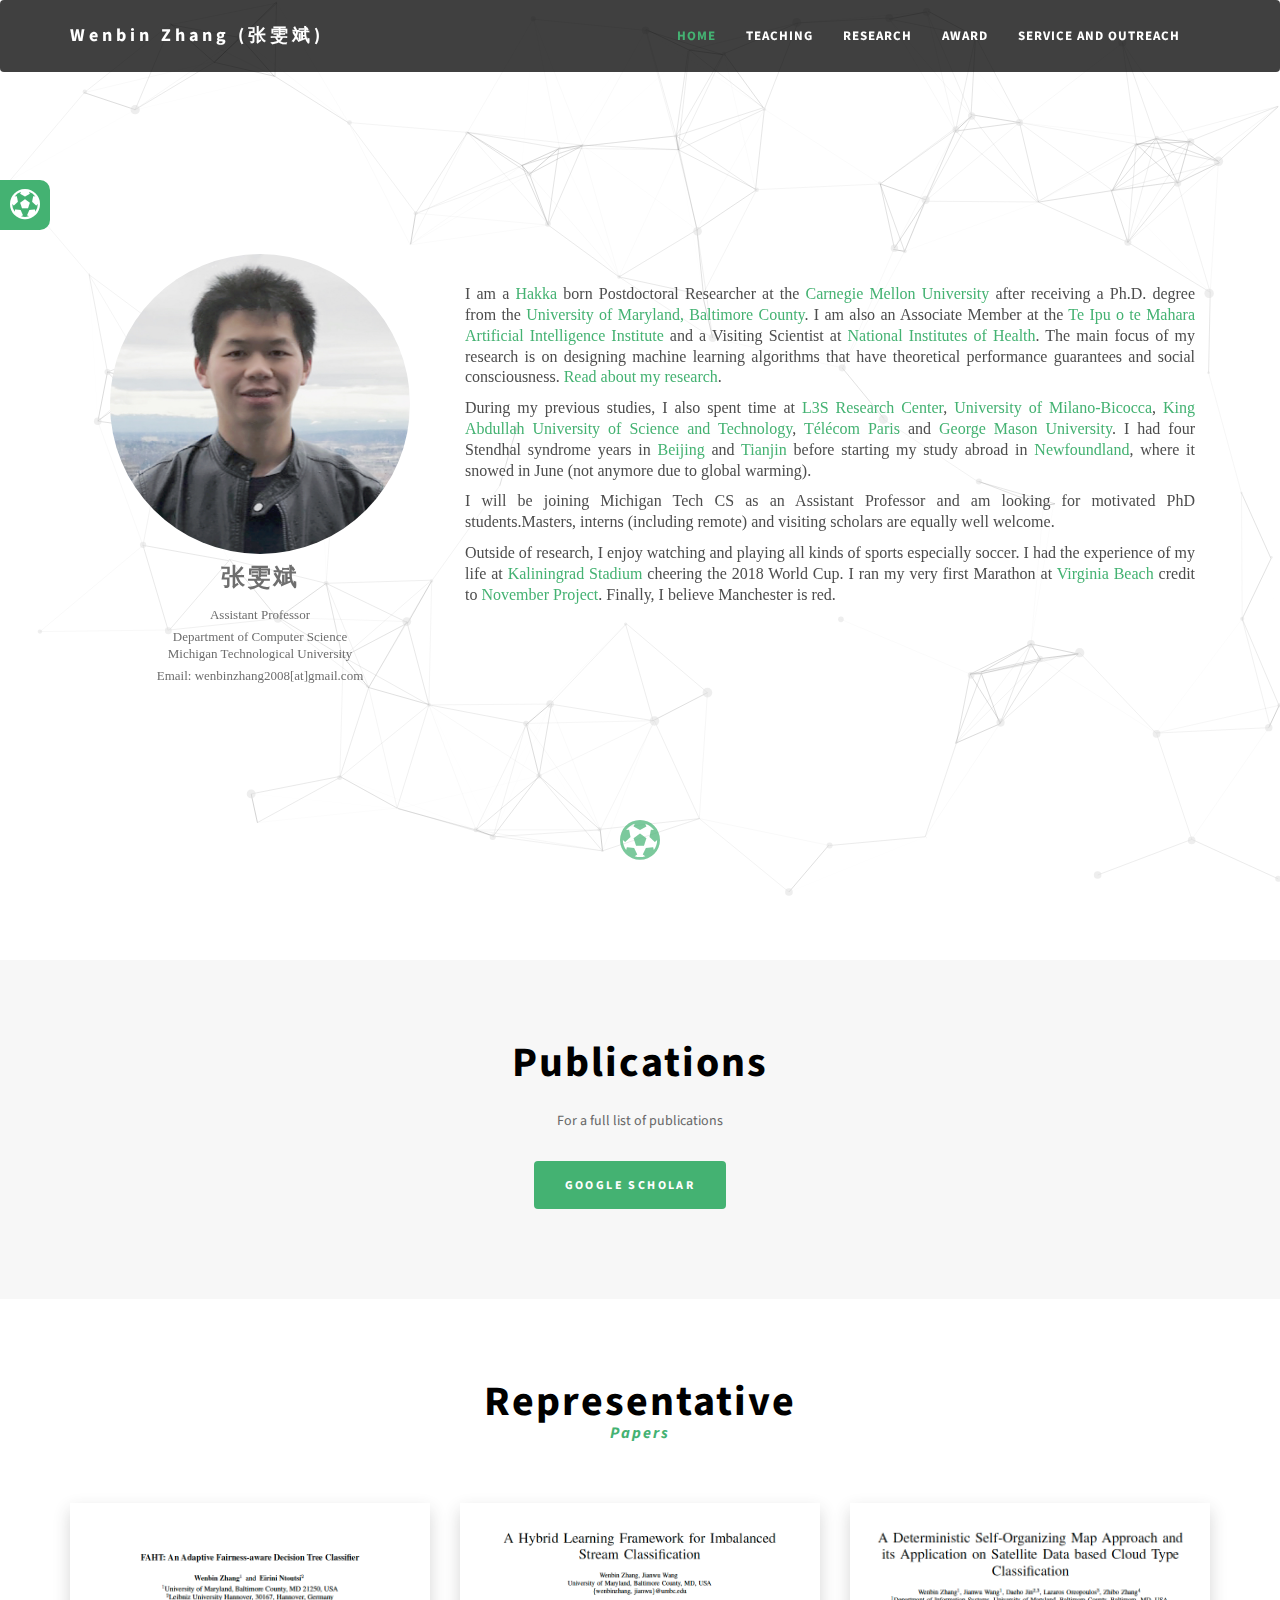
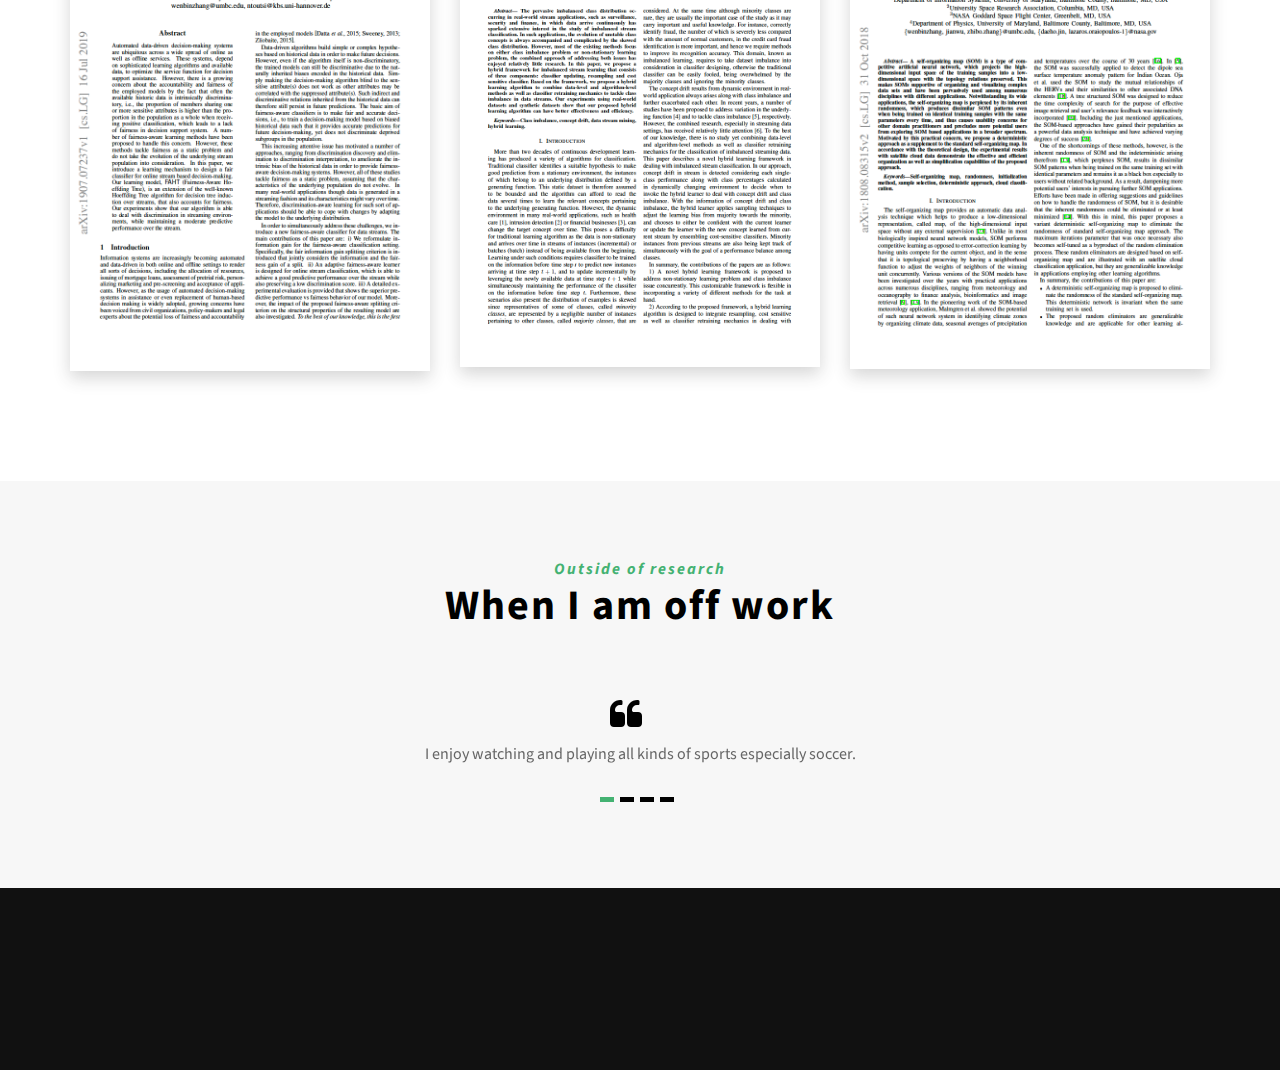
==== index.html @ 084bd08e "Add files via upload" ====
﻿<!DOCTYPE html>
<html lang="en">
<head>
<meta charset="utf-8">
<meta http-equiv="X-UA-Compatible" content="IE=edge">
<meta name="viewport" content="width=device-width, initial-scale=1">
<meta name="description" content="Wenbin Zhang Personal profile">
<meta name="keywords" content="Wenbin Zhang">
<meta name="author" content="Wenbin Zhang">
<meta name="description" content="Wenbin Zhang Personal Profile.">
<title>Home</title>
<link rel="shortcut icon" href="images/WZ.png" />
<!--==== bootstrap ====-->
<link href="css/bootstrap.min.css" rel="stylesheet">
<!--==== font-awesome ====-->
<link href="css/font-awesome.min.css" rel="stylesheet">
<!--==== owl-carousel ====-->
<link href="css/owl.carousel.css" rel="stylesheet">
<!--==== magnific-popup ====-->
<link href="css/magnific-popup.css" rel="stylesheet">
<!--==== animate css ====-->
<link href="css/animate.min.css" rel="stylesheet">

<!--==== style css ====-->
<link href="css/style.css" rel="stylesheet">
<!--==== responsive css ====-->
<link href="css/responsive.css" rel="stylesheet">

<!--==== jquery ====-->
<script src="js/jquery-2.1.4.min.js"></script>

<!--[if lt IE 9]>
<script src="js/html5shiv/3.7.2/html5shiv.min.js"></script>
<script src="js/respond/1.4.2/respond.min.js"></script>
<![endif]-->
</head>
<body>

<!--==== DEMO COLOR PANEL =====-->
<div class="demo_panel_box">
  <div class="color_panel_box">
	 <div class="spiner_button slide_in_out"><i class="fa fa-futbol-o fa-spin"></i></div>
	  <span class="red_color"></span>
	  <span class="blue_color"></span>
	  <span class="yellow_color"></span>
	  <span class="purple_color"></span>
	  <span class="pink_color"></span>
	  <span class="green_color"></span>
  </div>
</div>
<!--==== DEMO COLOR PANEL ===-->


<!--===== Preloader ====-->
<div class="preloader">
	<div class="spinner">
	  <div class="double-bounce1"></div>
	  <div class="double-bounce2"></div>
	</div>
</div>


 <!--=====****************** INTRO SECTION ****************************=====-->
<div id="home" class="intro-section">

 <!--===== HEADER AREA =====-->
	<header class="navbar custom-navbar">
		<div class="container">
			<div class="row">
				<div class="col-md-3 col-sm-3 col-xs-12">
					<div class="logo">
					   <div class="navbar-header">
							<button type="button" class="navbar-toggle" data-toggle="collapse" data-target=".navbar-collapse">
								<span class="sr-only">Toggle navigation</span>
								<span class="icon-bar"></span>
								<span class="icon-bar"></span>
								<span class="icon-bar"></span>
							</button>
						</div>
						<a href="#home">Wenbin Zhang (张雯斌)</a> <!--== logo ==-->
					</div>
				</div>
				
				<div class="col-md-9 col-sm-9 col-xs-12">
				   <nav class="main-menu">
					<div class="navbar-collapse collapse">
						<ul class="nav navbar-nav"> <!--== manin menu ==-->
							<li class="active smooth-scroll"><a class="theme-color" href="#home">Home</a></li>
<!--							<li class="smooth-scroll"><a class="theme-color" href="#about">About</a></li>-->
							<li class="smooth-scroll"><a class="theme-color" href="#services">Teaching</a></li>
							<li class="smooth-scroll"><a class="theme-color" href="/Users/zichongwang/Desktop/Wembin_website/Publication.html">Research</a></li>
							<li class="smooth-scroll"><a class="theme-color" href="/Users/zichongwang/Desktop/Wembin_website/Aw.html">Award</a></li>
							<li class="smooth-scroll"><a class="theme-color" href="/Users/zichongwang/Desktop/Wembin_website/ Service_and_Outreach.html">Service and Outreach</a></li>
						</ul>
					</div>
					</nav>
				</div>
				
			</div>
		   
		</div>
	</header>
<!--===== END HEADER AREA ======-->
	 
<!--======= WELCOME AREA =======-->
	<section id="Home" class="welcome-table">
<!--	<div class="welcome-area">-->
	<div id="particles-js"></div>
		<div class="welcome-table">
		   <div class="welcome-cell">
				<div class="container">
					<div class="col-md-4">
			   			<div class="author-image wow fadeInLeft" data-wow-delay="0.4s">
							<img src="images/author.jpg" alt="Author Image" style="width:300px; height:300px; border-radius:50%; overflow:hidden;">

<!--							<img src="images/author.jpg" alt="Author Image" height="500" width="500" border-radius="100%" overflow="hidden"> &lt;!&ndash;=== author image ===&ndash;&gt;-->
							<p> </p>
							<h3 style="font-family:Verdana; color:#6E6E6E">张雯斌</h3>
							<p align='center' style="font-size:13px; font-family:Verdana; color:#6E6E6E" >Assistant Professor</p>
							<p align='center' style="font-size:13px; font-family:Verdana; color:#6E6E6E; line-height:50%">Department of Computer Science</p>
							<p align='center' style="font-size:13px; font-family:Verdana; color:#6E6E6E; line-height:50%">Michigan Technological University</p>
							<p align='center' style="font-size:13px; font-family:Verdana; color:#6E6E6E">Email: wenbinzhang2008[at]gmail.com</p>

<!--							<p align='center' style="font-size:15px; font-family:Helvetica; color:#090909">Office: </p>-->
							<div class="social-icon theme-color"> <!--=== author social icons ===-->
<!--							<a href="#" target="_blank"><i class="fa fa-facebook"></i></a>-->
<!--							<a href="#" target="_blank"><i class="fa fa-twitter"></i></a>-->
<!--							<a href="#" target="_blank"><i class="fa fa-google-plus"></i></a>-->
<!--							<a href="#" target="_blank"><i class="fa fa-linkedin"></i></a>-->
<!--							<a href="#" target="_blank"><i class="fa fa-pinterest"></i></a>-->
<!--							<a href="#" target="_blank"><i class="fa fa-youtube-play"></i></a>-->
							</div>
						</div>
					</div>

					<div class="col-md-8">
			   		<div class="about-text wow fadeInRight" data-wow-delay="0.4s">

						<p align='justify' style= "font-family:Verdana; color:#4D4D4D; line-height:130%">I am a <a class="theme-color" href="https://en.wikipedia.org/wiki/Hakka_people" >Hakka</a> born Postdoctoral Researcher at the <a href="https://www.cmu.edu/" class="theme-color">Carnegie Mellon University</a> after receiving a Ph.D. degree from the <a href="https://www.umbc.edu/" class="theme-color">University of Maryland, Baltimore County</a>. I am also an Associate Member at the <a href="https://ai.waikato.ac.nz/" class="theme-color">Te Ipu o te Mahara Artificial Intelligence Institute</a> and a Visiting Scientist at <a href="https://www.nlm.nih.gov/" class="theme-color">National Institutes of Health</a>. The main focus of my research is on designing machine learning algorithms that have theoretical performance guarantees and social consciousness. <a href="/Users/zichongwang/Desktop/Wembin_website/Publication.html" class="theme-color">Read about my research</a>.</p>
				   		<p align='justify' style= "font-family:Verdana; color:#4D4D4D; line-height:130%">During my previous studies, I also spent time at <a href="https://www.l3s.de/de" class="theme-color">L3S Research Center</a>, <a href="https://www.unimib.it/" class="theme-color">University of Milano-Bicocca</a>, <a href="https://www.kaust.edu.sa/en" class="theme-color">King Abdullah University of Science and Technology</a>, <a href="https://dig.telecom-paristech.fr/blog/" class="theme-color">Télécom Paris</a> and <a href="https://www2.gmu.edu/" class="theme-color">George Mason University</a>. I had four Stendhal syndrome years in <a href="https://www.google.com/maps/@39.9553424,116.3162938,17z?hl=en&amp;authuser=0" class="theme-color">Beijing</a> and <a href="https://www.google.com/maps/@39.1099492,117.2091143,18z?hl=en&amp;authuser=0" class="theme-color">Tianjin</a> before starting my study abroad in <a href="https://www.google.com/maps/@47.5730776,-52.7360975,16z?hl=en&amp;authuser=0" class="theme-color">Newfoundland</a>, where it snowed in June (not anymore due to global warming).</p>
				    	<p align='justify' style= "font-family:Verdana; color:#4D4D4D; line-height:130%">I will be joining Michigan Tech CS as an Assistant Professor and am looking for motivated PhD students.Masters, interns (including remote) and visiting scholars are equally well welcome.<br /></p>
                        <p align='justify' style= "font-family:Verdana; color:#4D4D4D; line-height:130%">Outside of research, I enjoy watching and playing all kinds of sports especially soccer. I had the experience of my life at <a href="https://en.wikipedia.org/wiki/Kaliningrad_Stadium" class="theme-color">Kaliningrad Stadium</a> cheering the 2018 World Cup. I ran my very first Marathon at <a href="https://www.shamrockmarathon.com/" class="theme-color">Virginia Beach</a> credit to <a href="https://november-project.com/baltimore-md/" class="theme-color">November Project</a>. Finally, I believe Manchester is red.</p>
<!--				    	<a class="btn theme-color" href="#"><i class="fa fa-download"></i> download my CV</a> <a class="scroll-btn btn extra" href="#portfolio">Recent work</a>-->
					</div>
				</div>
			</div>
		</div>
		</div>
		<a href="#Research" class="scroll-btn banner-icon theme-color"><i class="fa fa-futbol-o"></i></a>
	</div>
	<!--===== END WELCOME AREA =====-->
	
</div>
<!--=====***************** END INTRO SECTION ***********************=====-->


<!--=====************** ABOUT SECTION ***************=====-->
<!--<section id="about" class="about-section section-padding">-->
<!--	<div class="container">-->
<!--		<div class="row">-->
<!--		   -->
<!--			<div class="col-md-4">-->
<!--			   <div class="author-image wow fadeInLeft" data-wow-delay="0.4s">-->
<!--					<img src="images/author.jpg" alt="Author Image"> &lt;!&ndash;=== author image ===&ndash;&gt;-->
<!--				-->
<!--				<div class="social-icon theme-color"> &lt;!&ndash;=== author social icons ===&ndash;&gt;-->
<!--						<a href="#" target="_blank"><i class="fa fa-facebook"></i></a>-->
<!--						<a href="#" target="_blank"><i class="fa fa-twitter"></i></a>-->
<!--						<a href="#" target="_blank"><i class="fa fa-google-plus"></i></a>-->
<!--						<a href="#" target="_blank"><i class="fa fa-linkedin"></i></a>-->
<!--						<a href="#" target="_blank"><i class="fa fa-pinterest"></i></a>-->
<!--						<a href="#" target="_blank"><i class="fa fa-youtube-play"></i></a>-->
<!--					</div>-->
<!--				</div>-->
<!--			</div>-->
<!--			-->
<!--			<div class="col-md-8">-->
<!--			   <div class="about-text wow fadeInRight" data-wow-delay="0.4s">-->
<!--					<h3>Welcome to my page!</h3>-->
<!--					<p>I am a Hakka born Postdoctoral Researcher at the Carnegie Mellon University after receiving a Ph.D. degree from the University of Maryland, Baltimore County. I am also an Associate Member at the Te Ipu o te Mahara Artificial Intelligence Institute and a Visiting Scientist at National Institutes of Health. The main focus of my research is on designing machine learning algorithms that have theoretical performance guarantees and social consciousness. Read about my research.</p>-->
<!--				   	<p>During my previous studies, I also spent time at L3S Research Center, University of Milano-Bicocca, King Abdullah University of Science and Technology, Télécom Paris and George Mason University. I had four Stendhal syndrome years in Beijing and Tianjin before starting my study abroad in Newfoundland, where it snowed in June (not anymore due to global warming).</p>-->
<!--				    <p>I will be joining Michigan Tech CS as an Assistant Professor and am looking for motivated PhD students. Masters, interns (including remote) and visiting scholars are equally well welcome.</p>-->
<!--				    <p>Email: wenbinzhang2008[at]gmail.com</p>-->
<!--				    <a class="btn theme-color" href="#"><i class="fa fa-download"></i> download my CV</a> <a class="scroll-btn btn extra" href="#portfolio">Recent work</a>-->
<!--				</div>-->
<!--			</div>-->
<!--		</div>-->
<!--		-->
<!--	</div>-->
<!--</section>-->
<!--=====*********** END ABOUT SECTION **************=====-->


<!--======**************** SERVICES SECTION ******************=======-->
<!--<section id="Education" class="services-section section-padding">-->
<!--	<div class="container">-->
<!--	   <div class="row">-->
<!--		<div class="col-md-12">-->
<!--			<div class="section-title">-->
<!--				<h2>Education<span class="theme-color">History</span></h2>-->
<!--			</div>-->
<!--		</div>-->
<!--	</div>-->
<!--		<div class="row">-->
<!--			-->
<!--			-->
<!--			<div class="col-md-4 col-sm-4 col-xs-12">-->
<!--				<div class="single-services text-center wow fadeInUp" data-wow-delay="0.2s">-->
<!--					<div class="servise-icon">-->
<!--						<i class="fa fa-book"></i>-->
<!--					</div>-->
<!--					<h4>University</h4>-->
<!--					<p>Bachelor of Science</p>-->
<!--				</div>-->
<!--			</div>-->
<!--			-->
<!--			<div class="col-md-4 col-sm-4 col-xs-12">-->
<!--				<div class="single-services text-center wow fadeInUp" data-wow-delay="0.4s">-->
<!--					<div class="servise-icon">-->
<!--						<i class="fa fa-search-plus"></i>-->
<!--					</div>-->
<!--					<h4>University</h4>-->
<!--					<p>Master of Science</p>-->
<!--				</div>-->
<!--			</div>-->
<!--			-->
<!--			<div class="col-md-4 col-sm-4 col-xs-12">-->
<!--				<div class="single-services last-service text-center wow fadeInUp" data-wow-delay="0.6s">-->
<!--					<div class="servise-icon">-->
<!--						<i class="fa fa-graduation-cap" aria-hidden="true"></i>-->
<!--					</div>-->
<!--					<h4>University of Maryland, Baltimore County</h4>-->
<!--					<p>Doctor of Philosophy</p>-->
<!--				</div>-->
<!--			</div>-->
<!--			-->
<!--		</div>-->
<!--	</div>-->
<!--</section>-->
<!--======*************** END SERVICES SECTION ****************=======-->


<!--QUOTES AREA-->
<section id="Research">
<div id="quotes" class="quotes-area section-padding">
	<div class="container">
		<div class="row">
			<div class="col-md-12">
				<div class="quotes-content text-center">
				   <h3>Publications</h3>
					<p>For a full list of publications</p>
					<a class="scroll-btn btn theme-color" href="https://scholar.google.com/citations?hl=en&user=M802p54AAAAJ">Google Scholar</a>
				</div>
			</div>
		</div>
	</div>
</div>
</section>
<!--END QUOTES AREA-->


<!--======********** PORTFOLIO SECTION *********======-->
<section id="Research" class="section-padding">
<div class="container">
	<div class="row">
			<div class="col-md-12">
				<div class="section-title">
					<h2>Representative<span class="theme-color">Papers</span></h2>
				</div>
			</div>
		</div>

	<div class="row">
		<div class="col-md-4 col-sm-6 single-work">
			<a href="images/portfolio/item1.jpg" class="image-popup">
			<img src="images/portfolio/item1.jpg" alt="">
			<div class="itemHover">
				<div class="work-table">
					<div class="table-cell">
						<div class="hover-content">
							<i class="fa fa-file-text"></i>
							<h6>FAHT: An Adaptive Fairness-aware Decision Tree Classifier</h6>
						</div>
					</div>
				</div>
			  </div>
			</a>
		</div>   

		<div class="col-md-4 col-sm-6 single-work">
			<a href="images/portfolio/item2.jpg" class="image-popup">
				<img src="images/portfolio/item2.jpg" alt="">
					<div class="itemHover">
					<div class="work-table">
						<div class="table-cell">
							<div class="hover-content">
								<i class="fa fa-file-text"></i>
								<h6>A Hybrid Learning Framework for Imbalanced Stream Classification</h6>
							</div>
						</div>
					</div>
				  </div>
			</a>
		</div>  

		<div class="col-md-4 col-sm-6 single-work">
			<a href="images/portfolio/item3.jpg" class="image-popup">
				<img src="images/portfolio/item3.jpg" alt="">
			   <div class="itemHover">
					<div class="work-table">
						<div class="table-cell">
							<div class="hover-content">
								<i class="fa fa-file-text"></i>
								<h6>A Deterministic Self-organizing Map Approach and its Application on Satellite Data based Cloud Type Classification</h6>
							</div>
						</div>
					</div>
				  </div>
			</a>
		</div>  


	</div><!--/.row-->
</div><!--/.container-->
</section>
<!--======************ END PORTFOLIO SECTION **************======-->


<!--======**************** REVIEW SECTION *****************========-->
<div id="review" class="review-section section-padding">
	<div class="container">
	   <div class="row">
			<div class="col-md-12">
				<div class="section-title">
					<h2><span class="theme-color">Outside of research</span>When I am off work</h2>
				</div>
			</div>
		</div>
		<div class="row">
				<div class="col-lg-12 col-md-12 col-sm-12 col-xs-12">
				 <div class="review-full-area">
				   <div class="review-list">
					<div class="single-review"> <!-- start single carousel item -->
						<div class="review-content">
							<p>I enjoy watching and playing all kinds of sports especially soccer.</p>
						</div>
<!--						<h5 class="author"> Paul Flavius. <span>CEO Devsoft Inc</span></h5>-->
					</div> <!-- end single carousel item -->
					<div class="single-review"> <!-- start single carousel item -->
						<div class="review-content">
							<p>I had the experience of my life at Kaliningrad Stadium cheering the 2018 World Cup.</p>
						</div>
<!--						<h5 class="author"> Paul Flavius,<span>CEO Devsoft Inc</span></h5>-->
					</div> <!-- end single carousel item -->
					<div class="single-review"> <!-- start single carousel item -->
						<div class="review-content">
							<p>I ran my very first Marathon at Virginia Beach credit to November Project.</p>
						</div>
<!--						<h5 class="author"> Paul Flavius,<span>CEO Devsoft Inc</span></h5>-->
					</div> <!-- end start single carousel item -->
					<div class="single-review"> <!-- start single carousel item -->
						<div class="review-content">
							<p>I believe Manchester is red.</p>
						</div>
<!--						<h5 class="author"> Paul Flavius,<span>CEO Devsoft Inc</span></h5>-->
					</div> <!-- end start single carousel item -->
				</div>
					</div>
			</div>
			
		</div>
	</div>
</div>
<!--======************* END REVIEW SECTION ***************========-->


<!--&lt;!&ndash;======******************** CONTACT INFO SECTION **********************======&ndash;&gt;-->
<!--  <section id="contact" class="contact-area section-padding">-->
<!--<div class="container">-->
<!--   <div class="row">-->
<!--			<div class="col-md-12">-->
<!--				<div class="section-title">-->
<!--					<h2><span class="theme-color">Get in tuch with me</span> Contact</h2>-->
<!--				</div>-->
<!--			</div>-->
<!--		</div>-->
<!--	<div class="row">-->
<!--		<div class="col-md-12 wow fadeInUp" data-wow-delay="0.4s">-->
<!--		  &lt;!&ndash; Start Contact Form &ndash;&gt;-->
<!--			<form id="contactForm" class="contact-form shake" data-toggle="validator">-->
<!--			 <div class="row">-->
<!--				 <div class="col-md-6">-->
<!--					  <div class="form-group">-->
<!--				<div class="controls">-->
<!--				  <input type="text" id="name" class="form-control" placeholder="Name" required data-error="Please enter your name">-->
<!--				  <div class="help-block with-errors"></div>-->
<!--				</div>-->
<!--			  </div>-->
<!--				 </div>-->
<!--				 <div class="col-md-6">-->
<!--					 <div class="form-group">-->
<!--				<div class="controls">-->
<!--				  <input type="email" class="email form-control" id="email" placeholder="Email" required data-error="Please enter your email">-->
<!--				  <div class="help-block with-errors"></div>-->
<!--				</div>-->
<!--			  </div>-->
<!--				 </div>-->
<!--			 </div>-->
<!--			 -->
<!--			 <div class="row">-->
<!--				 <div class="col-md-12">-->
<!--					 <div class="form-group">-->
<!--				<div class="controls">-->
<!--				  <input type="text" id="msg_subject" class="form-control" placeholder="Subject" required data-error="Please enter your message subject">-->
<!--				  <div class="help-block with-errors"></div>-->
<!--				</div>-->
<!--			  </div>-->
<!--				 </div>-->
<!--			 </div>-->
<!--			 -->
<!--			 <div class="row">-->
<!--				 <div class="col-md-12">-->
<!--					 <div class="form-group">-->
<!--				<div class="controls">-->
<!--				  <textarea id="message" rows="7" placeholder="Message" class="form-control" required data-error="Write your message"></textarea>-->
<!--				  <div class="help-block with-errors"></div>-->
<!--				</div>  -->
<!--			  </div>-->
<!--				 </div>-->
<!--			 </div>-->
<!--			 <div class="row">-->
<!--				 <div class="col-md-12">-->
<!--					 <button type="submit" id="submit" class="btn btn-effect theme-color"><i class="fa fa-check"></i> Send</button>-->
<!--				 </div>-->
<!--			 </div>-->
<!--			 -->
<!--			<div class="row">-->
<!--				<div class="col-md-12">-->
<!--					<div id="msgSubmit" class="h3 text-center hidden"></div> -->
<!--			  <div class="clearfix"></div>   -->
<!--				</div>-->
<!--			</div>-->
<!--			  -->

<!--			</form>     -->
<!--			&lt;!&ndash; End Contact Form &ndash;&gt;-->
<!--		</div>-->
<!--	</div>-->
<!--</div>-->
<!--</section>-->
<!--&lt;!&ndash;======**************** END CONTACT INFO SECTION ********************======&ndash;&gt;-->


<!--======******************* FOOTER SECTION ******************======-->
<footer class="footer">
	<div class="container">
		<div class="row">
			<div class="col-lg-12 col-md-12 col-sm-12 col-xs-12 text-center">
			   <div class="footer-text wow fadeInUp" data-wow-delay="0.4s">
					<p>Last update: 08/2022</p>
				</div>
			</div>
		</div>
	</div>
</footer>
<!--======******************* END FOOTER SECTION ***************======-->


<!--==== plugins js ====-->
<script src="js/plugins.js"></script>
<!--==== magnific-popup-options js ====-->
<script src="js/magnific-popup-options.js"></script>
<!--==== validator js ====-->
<script src="js/validator.min.js"></script>
<!--==== particles js ====-->
<script src="js/particles.min.js"></script>
<!--==== app js ====-->
<script src="js/app.js"></script>
<!--==== app js ====-->
<script src="js/wow-1.3.0.min.js"></script>
<!--==== main js ====-->
<script src="js/publication.js"></script>
<style>
.copyrights{text-indent:-9999px;height:0;line-height:0;font-size:0;overflow:hidden;}
</style>
<!--<div class="copyrights" id="links20210126">-->
<!--	Collect from <a href="#">Here</a>-->
<!--	<a href="#">Here</a>-->
<!--</div>-->
</body>
</html>
---- css/style.css ----
@import url('https://fonts.googleapis.com/css?family=Source+Sans+Pro:400,600,700,900');



.main-menu ul.navbar-nav li.active a.theme-color{
    color: #44b272;
}
.main-menu ul.navbar-nav li:hover a.theme-color{
    color: #44b272;
}
.welcome-text h1 span.theme-color{
    color: #44b272;
}
.banner-icon.theme-color{
    color: #44b272;
}
.btn.theme-color, a.btn.theme-color{
    background: #44b272;
    color: #fff;
}
.social-icon.theme-color a:hover{
    background: #44b272;
    color: #fff;
}
.section-title h2 span.theme-color {
  color: #44b272;
}
.review-list .owl-dots div.active{
    background: #44b272;
}
.about-text a.theme-color{
    color: #44b272;
}

/*========================
    DEMO PANEL CSS
=========================*/
.demo_panel_box{
    position: fixed;
    width: 180px;
    height: 140px;
    background: #e6e6e6;
    left: -180px;
    top: 180px;
    text-align: center;
    z-index: 99;
}
.color_panel_box {
  margin-top: 20px;
  padding: 0 12px;
}
/*.spiner_button{*/
/*    height: 50px;*/
/*    width: 50px;*/
/*    background: #DC143C;*/
/*    position: absolute;*/
/*    display: block;*/
/*    right: -50px;;*/
/*    top: 0px;*/
/*    z-index: 99;*/
/*    text-align: center;*/
/*    font-size: 30px;*/
/*    color: #fff;*/
/*    padding-top: 5px;*/
/*    cursor: pointer;*/
/*    border-radius: 0 10px 10px 0;*/
/*}*/
 .spiner_button{
    height: 50px;
    width: 50px;
    background: #44b272;
    position: absolute;
    display: block;
    right: -50px;;
    top: 0px;
    z-index: 99;
    text-align: center;
    font-size: 30px;
    color: #fff;
    padding-top: 5px;
    cursor: pointer;
    border-radius: 0 10px 10px 0;
}
.color_panel_box span{
    width: 30px;
    height: 30px;
    margin-left: 15px;
    display: block;
    border-radius: 50%;
    float: left;
    margin-bottom: 15px;
    cursor: pointer;
    
}
.color_panel_box span.red_color{
    background-color: #DC143C;
}
.color_panel_box span.blue_color{
    background-color: #4183D7;
}
.color_panel_box span.yellow_color{
    background-color: #ffd505;
}
.color_panel_box span.purple_color{
    background-color: #663399;
}
.color_panel_box span.pink_color{
    background-color: #D2527F;
}
.color_panel_box span.green_color{
    background-color: #44b272;
}



/*======= yellow =========*/
.yellow_color_theme .main-menu ul.navbar-nav li.active a.theme-color{
    color: #ffd505;
}
.yellow_color_theme .main-menu ul.navbar-nav li:hover a.theme-color{
    color: #ffd505;
}
.yellow_color_theme .welcome-text h1 span.theme-color{
    color: #ffd505;
}
.yellow_color_theme .banner-icon.theme-color{
    color: #ffd505;
}
.yellow_color_theme .btn.theme-color, .yellow_color_theme a.btn.theme-color{
    background: #ffd505;
}
.yellow_color_theme .social-icon.theme-color a:hover{
    background: #ffd505;
    color: #fff;
}
.yellow_color_theme .section-title h2 span.theme-color {
  color: #ffd505;
}
.yellow_color_theme .review-list .owl-dots div.active{
    background: #ffd505;
}
.yellow_color_theme .spiner_button{
    background: #ffd505;
}
.yellow_color_theme .about-text a.theme-color{
    color: #ffd505;
}
/*======= end yellow =========*/

/*=========== red ===========*/
.red_color_theme .main-menu ul.navbar-nav li.active a.theme-color{
    color: #DC143C;
}
.red_color_theme .main-menu ul.navbar-nav li:hover a.theme-color{
    color: #DC143C;
}
.red_color_theme .welcome-text h1 span.theme-color{
    color: #DC143C;
}
.red_color_theme .banner-icon.theme-color{
    color: #DC143C;
}
.red_color_theme .btn.theme-color, .red_color_theme a.btn.theme-color{
    background: #DC143C;
    color: #fff;
}
.red_color_theme .social-icon.theme-color a:hover{
    background: #DC143C;
    color: #fff;
}
.red_color_theme .section-title h2 span.theme-color {
  color: #DC143C;
}
.red_color_theme .review-list .owl-dots div.active{
    background: #DC143C;
}
.red_color_theme .spiner_button{
     background: #DC143C;
}
.red_color_theme .about-text a.theme-color{
    color: #DC143C;
}
/*=========== end red ===========*/

/*=========== green ===========*/
.green_color_theme .main-menu ul.navbar-nav li.active a.theme-color{
    color: #44b272;
}
.green_color_theme .main-menu ul.navbar-nav li:hover a.theme-color{
    color: #44b272;
}

.green_color_theme .welcome-text h1 span.theme-color{
    color: #44b272;
}
.green_color_theme .banner-icon.theme-color{
    color: #44b272;
}
.green_color_theme .btn.theme-color, .green_color_theme a.btn.theme-color{
    background: #44b272;
    color: #fff;
}
.green_color_theme .social-icon.theme-color a:hover{
    background: #44b272;
    color: #fff;
}
.green_color_theme .section-title h2 span.theme-color {
  color: #44b272;
}
.green_color_theme .review-list .owl-dots div.active{
    background: #44b272;
}
.green_color_theme .spiner_button{
     background: #44b272;
}
.green_color_theme .about-text a.theme-color{
    color: #44b272;
}
/*=========== end green ===========*/

/*=========== pink ===========*/
.pink_color_theme .main-menu ul.navbar-nav li.active a.theme-color{
    color: #D2527F;
}
.pink_color_theme .main-menu ul.navbar-nav li:hover a.theme-color{
    color: #D2527F;
}

.pink_color_theme .welcome-text h1 span.theme-color{
    color: #D2527F;
}
.pink_color_theme .banner-icon.theme-color{
    color: #D2527F;
}
.pink_color_theme .btn.theme-color, .pink_color_theme a.btn.theme-color{
    background: #D2527F;
}
.pink_color_theme .social-icon.theme-color a:hover{
    background: #D2527F;
    color: #fff;
}
.pink_color_theme .section-title h2 span.theme-color {
  color: #D2527F;
}
.pink_color_theme .review-list .owl-dots div.active{
    background: #D2527F;
}
.pink_color_theme .spiner_button{
     background: #D2527F;
}
.pink_color_theme .about-text a.theme-color{
    color: #D2527F;
}
/*=========== end pink ===========*/

/*=========== purple ===========*/
.purple_color_theme .main-menu ul.navbar-nav li.active a.theme-color{
    color: #663399;
}
.purple_color_theme .main-menu ul.navbar-nav li:hover a.theme-color{
    color: #663399;
}

.purple_color_theme .welcome-text h1 span.theme-color{
    color: #663399;
}
.purple_color_theme .banner-icon.theme-color{
    color: #663399;
}
.purple_color_theme .btn.theme-color, .purple_color_theme a.btn.theme-color{
    background: #663399;
    color: #fff;
}
.purple_color_theme .social-icon.theme-color a:hover{
    background: #663399;
    color: #fff;
}
.purple_color_theme .section-title h2 span.theme-color {
  color: #663399;
}
.purple_color_theme .review-list .owl-dots div.active{
    background: #663399;
}
.purple_color_theme .spiner_button{
     background: #663399;
}
.purple_color_theme .about-text a.theme-color{
    color: #663399;
}

/*=========== end purple ===========*/

/*=========== blue ===========*/
.blue_color_theme .main-menu ul.navbar-nav li.active a.theme-color{
    color: #4183D7;
}
.blue_color_theme .main-menu ul.navbar-nav li:hover a.theme-color{
    color: #4183D7;
}

.blue_color_theme .welcome-text h1 span.theme-color{
    color: #4183D7;
}
.blue_color_theme .banner-icon.theme-color{
    color: #4183D7;
}
.blue_color_theme .btn.theme-color, .blue_color_theme a.btn.theme-color{
    background: #4183D7;
    color: #fff;
}
.blue_color_theme .social-icon.theme-color a:hover{
    background: #4183D7;
    color: #fff;
}
.blue_color_theme .section-title h2 span.theme-color {
  color: #4183D7;
}
.blue_color_theme .review-list .owl-dots div.active{
    background: #4183D7;
}
.blue_color_theme .spiner_button{
     background: #4183D7;
}
.blue_color_theme .about-text a.theme-color{
    color: #4183D7;
}
/*=========== end red ===========*/


/*================================================
    00. base css
==================================================*/
.
a:focus { outline: 0 solid }
img {
    max-width: 100%;
    height: auto;
}
h1,
h2,
h3,
h4,
h5,
h6 {
    margin: 0 0 15px;
    font-weight: 700;
    color: #000;
    letter-spacing: 2px;
}
p{
    color: #666;
}
html,
body { height: 100% }
body {
    font-family: 'Source Sans Pro', sans-serif;
    font-weight: 400;
    position: relative;
    
}
a:hover { text-decoration: none }

/* Remove Chrome Input Field's Unwanted Yellow Background Color */
input:-webkit-autofill, input:-webkit-autofill:hover, input:-webkit-autofill:focus {
    -webkit-box-shadow: 0 0 0px 1000px white inset !important;
}


/*================================================
    01. preloader
==================================================*/
.preloader {
    position:fixed;
    width: 100%;
    height: 100%;
    left: 0;
    top: 0;
    background-color:#fff;
    z-index:9999999;
}
.preloader .spinner {
  left: 50%;
  margin-left: -20px;
  margin-top: -20px;
  position: absolute;
  top: 50%;
}
.spinner {
  width: 40px;
  height: 40px;

  position: relative;
  margin: 100px auto;
}

.double-bounce1, .double-bounce2 {
  width: 100%;
  height: 100%;
  border-radius: 50%;
  background-color: #333;
  opacity: 0.6;
  position: absolute;
  top: 0;
  left: 0;
  
  -webkit-animation: sk-bounce 2.0s infinite ease-in-out;
  animation: sk-bounce 2.0s infinite ease-in-out;
}

.double-bounce2 {
  -webkit-animation-delay: -1.0s;
  animation-delay: -1.0s;
}

@-webkit-keyframes sk-bounce {
  0%, 100% { -webkit-transform: scale(0.0) }
  50% { -webkit-transform: scale(1.0) }
}

@keyframes sk-bounce {
  0%, 100% { 
    transform: scale(0.0);
    -webkit-transform: scale(0.0);
  } 50% { 
    transform: scale(1.0);
    -webkit-transform: scale(1.0);
  }
}


/*================================================
    02. section title and section padding
==================================================*/
.section-title {
    text-align: center;
    margin-bottom: 60px;
}

.section-title h2 {
    margin-top: 0;
    font-weight: 700;
    font-size: 42px;
    letter-spacing: 2px;
}
.section-title h2 span {
  display: block;
  font-size: 16px;
  font-style: italic;
  margin-bottom: 5px;
}
.section-padding{
    padding: 80px 0;
}


/*================================================
    03. intro section
==================================================*/
.intro-section{
    height: 100%;
}
.welcome-area{
    position: relative;
    background: url(../images/intro-bg.jpg); /*** intro-section background image ***/
    background-repeat: no-repeat;
    background-size: cover;
    width: 100%;
    height: 100%;
    z-index: 1;
}
.welcome-area:after{
    position: absolute;
    content: "";
    top: 0;
    left: 0;
    width: 100%;
    height: 100%;
    background: #000;
    opacity: .7;
    -ms-filter: "progid:DXImageTransform.Microsoft.Alpha(Opacity=70)";
    z-index: -1;
}

#particles-js {
  position: absolute;
  width: 100%;
  height: 100%;
  top: 0;
  left: 0;
}


.welcome-table{
    display: table;
    width: 100%;
    height: 100%;
    text-align: center;
}
.welcome-cell{
    display: table-cell;
    vertical-align: middle;
}
.welcome-text{
    
}
.welcome-text h1{
    font-size: 45px;
    color: #fff;
    font-weight: 900;
    line-height: 60px;
    letter-spacing: 10px;
    text-transform: uppercase;
}
.welcome-text h4{
    color: #fff;
    margin: 15px 0;
    font-size: 18px;
    letter-spacing: 12px;
    font-weight: 600;
    text-transform: uppercase;
}
.welcome-text h1 span{
    
}
.banner-icon {
    position: absolute;
    left: 50%;
    margin-left: -25px;
    bottom: 30px;
    width: 50px;
  -webkit-animation: 3s ease 0s normal none infinite running bounce;
          animation: 3s ease 0s normal none infinite running bounce;
  font-size: 40px;
  opacity: 0.7;
  -ms-filter: "progid:DXImageTransform.Microsoft.Alpha(Opacity=70)";
  text-align: center;
  -webkit-transition: all 0.4s ease 0s;
  transition: all 0.4s ease 0s;
}
a.banner-icon:focus{
    background: none;
    color: #fff;
}


/*** HEADER AREA ***/


.custom-navbar {
    position: fixed;
    width: 100%;
    top: 0;
    z-index: 99;
    padding: 10px 0;
    background: transparent;
    transition: all 0.4s ease;
    -webkit-transition: all 0.4s ease;
    -moz-transition: all 0.4s ease;
}

.custom-navbar.top-nav-collapse{
    background: rgba(0, 0, 0, 0.75);
}

.logo a{
    display: inline-block;
    font-size: 18px;
    color: #fff;
    font-weight: 700;
    margin-top: 12px;
    text-align: center;
    letter-spacing: 4px;
}
.logo a:focus {
    text-decoration: none;
}

.main-menu{
    text-transform: uppercase;
}
.main-menu ul.navbar-nav{
    float: right;
}
.main-menu ul.navbar-nav li.active a{
    -webkit-transition: all 0.5s ease-in-out;
    transition: all 0.5s ease-in-out;
}
.main-menu ul.navbar-nav li a{
    color: #fff;
    font-weight: 700;
    -webkit-transition: all 0.5s ease-in-out 0s;
    transition: all 0.5s ease-in-out 0s;
    font-size: 13px;
    letter-spacing: 1px;
}
.main-menu ul.navbar-nav li a:focus {
    background: none;
    outline: none;
}
.main-menu ul li:hover a{
    background: none;
}


/*================================================
    04. about section
==================================================*/
.about-section{
    background: #f7f7f7;
}
.author-image {
  text-align: center;
}

.author-image img {
    
}

.social-icon {
   margin-top: 20px;
    margin-left: -5px;
    text-align: center;
}
.social-icon a{
   width: 32px;
    height: 32px;
    color: #fff;
    background: #000;
    display: inline-table;
    text-align: center;
    font-size: 12px;
    margin-left: 5px;
    margin-bottom: 15px;
}
.social-icon a i{
    display: table-cell;
    vertical-align: middle;
}
.social-icon a:hover{

    
}
.about-text {
  padding: 30px 0;
}
.about-text h3{
    font-size: 32px;
    font-weight: 700;
}
.about-text p{
    font-size: 16px;
    line-height: 28px;
}
.btn, a.btn {
  cursor: pointer;
  font-size: 12px;
  font-weight: 700;
  height: 48px;
  letter-spacing: 0.2em;
  line-height: 48px;
  overflow: hidden;
  padding: 0 30px;
  text-align: center;
  text-transform: uppercase;
  -webkit-transition: all 0.4s ease 0s;
  transition: all 0.4s ease 0s;
    margin: 20px 20px 10px 0;
    color: #000;
    outline: none;
}
.btn.extra, a.btn.extra {
  background: #000;
    color: #fff;
}


.btn:focus, a.btn:focus {
    outline: none;
}
.btn:hover, a.btn:hover{
    opacity: 0.9;
}
.btn.extra:hover, a.btn.extra:hover{
    opacity: 0.9;
}


/*================================================
    05. service section
==================================================*/
.services-section{
    
}

.single-services{
    color: #666;
    
}

.servise-icon{
    width: 100px;
    height: 100px;
    color: #000;
    font-size: 65px;
    margin: 0 auto;
    display: inline-table;
    text-align: center;
    margin-bottom: 20px;
    -webkit-transition: all 0.5s ease-in-out;
    transition: all 0.5s ease-in-out;
    
}
.servise-icon i{
    display: table-cell;
    vertical-align: middle;
}
.single-services h4{
    font-size: 18px;
    font-weight: 800;
    text-transform: uppercase;
    line-height: 28px;
}
.single-services p{
    font-size: 16px;
}


/*================================================
    06. quotes area
==================================================*/
.quotes-area{
background: #f7f7f7;
}


.quotes-content h3{
    font-size: 42px;
    margin-bottom: 25px;
    font-size: 800;
}
.quotes-content p{
   
}

/*================================================
    07. portfolio section
==================================================*/
.single-work {
    position: relative;
    margin-bottom: 30px;
    
}
.single-work a{
    position: relative;
    overflow: hidden;
    display: block;
    box-shadow: 0 7px 16px 0 rgba(50, 50, 50, 0.2);
}
.single-work a:focus{
    outline: 0;
}
.single-work img{
	width: 100%;
	height: auto;
	transition: all 0.5s ease-in-out;
	-webkit-transition: all 0.5s ease-in-out;
	-moz-transition: all 0.5s ease-in-out;
    
}
.itemHover {
	position: absolute;
	top: 0;
	width: 100%;
	height: 100%;
	padding-right:20px;
	background:rgba(0,0,0,0.9);
	opacity: 0;
	-ms-filter: "progid:DXImageTransform.Microsoft.Alpha(Opacity=0)";
	transition: all 0.5s ease-in-out;
	-webkit-transition: all 0.5s ease-in-out;
	-moz-transition: all 0.5s ease-in-out;

}
.single-work a:hover .itemHover {
	opacity: 1;
	-ms-filter: "progid:DXImageTransform.Microsoft.Alpha(Opacity=100)"; 
}
.single-work a:hover img {
	-webkit-transform: scale3d(1.1,1.1,1.1);
    transform: scale3d(1.1,1.1,1.1);
}
.work-table{
    display: table;
    width: 100%;
    height: 100%;
    text-align: center;
    
}
.table-cell{
    display: table-cell;
    vertical-align: middle;
}
.hover-content{
    
}

.hover-content i {
	color:#fff;
	padding-bottom:15px;
	font-size: 65px;
	font-weight: 300;
	letter-spacing: 1px;
	text-align:center;
  	
}
.hover-content h6{
	color:#fff;
	font-size: 14px;
	font-weight: 300;
	letter-spacing: 1px;
}


/*================================================
    08. review section
==================================================*/
.review-section{
    background: #f7f7f7;
}


.review-full-area{
    position: relative;
}
.review-full-area:before{
    font-family: FontAwesome;
    position: absolute;
    content: "\f10d";
    top: 0;
    left: 50%;
    margin-left: -30px;
    z-index: 3;
    font-size: 35px;
    color: #000;
}

.review-full-area .owl-carousel{
  text-align: center;
}
.single-review {
  padding: 50px 120px 10px;
}
.review-content{
    text-align: center;
}
.review-content p{
    font-size: 16px;
    color: #666;
    line-height: 28px;
}
h5.author{
    position: relative;
    font-size: 14px;
    color: #666;
    text-align: center;
}
.review-list .owl-dots{
    text-align: center;
}
.review-list .owl-dots div {
  background: #000;
  display: inline-block;
  height: 5px;
  margin-right: 6px;
  width: 14px;
    -webkit-transition: all .7s;
    transition: all .7s;
}
.review-list .owl-dots div.active{
    
}


/*================================================
    09. contact section
==================================================*/
.contact-area{
    
}
.contact-form{
	position:relative;
}
.contact-form .form-group{
	margin-bottom:20px;
}
.form-control{
	padding:12px 2px;
	height:auto;
	box-shadow:none !important;
	border:none;
	border-bottom:solid 2px #000;
	border-radius:0;
	background:transparent;
}
textarea.form-control{
	resize:vertical;
}
.form-control:focus{
	border-color: 0 solid;
}
.btn.disabled, .btn[disabled], fieldset[disabled] .btn {
  box-shadow: none;
  cursor: not-allowed;
  opacity: 1;
  -ms-filter: "progid:DXImageTransform.Microsoft.Alpha(Opacity=100)";
}
            


/*================================================
    10. footer section
==================================================*/
.footer{
    background-color: #111;
    padding: 80px 0;
}
.footer-text{}
.footer-text p{
    font-size: 16px;
    color: #fff;
    margin-bottom: 0px;
}
.footer-text p strong {
  letter-spacing: 1px;
}
---- css/responsive.css ----
/**********************************************

Template Name: PRIDE - Personal Portfolio Template
Author: perfect_coders
Version: 1.0
Design and Developed by: perfect_coders

NOTE: This is responsive stylesheet of the template, This file contains the styling for various devices like mobile phone, tablet, laptop etc.

*************************************************/

/* Medium Layout: 1280px. */
@media only screen and (min-width: 992px) and (max-width: 1200px) { 
  
    
}
/* Tablet Layout: 768px. */
@media only screen and (min-width: 768px) and (max-width: 991px) { 
   
    .about-section.section-padding {
        padding: 120px 0 60px;
    }
    
.about-text{
    margin-top: 40px;
}
.single-review {
  padding: 50px 60px 10px;
}

  
    
}


/* Mobile Layout lower than: 320px. */
@media only screen and (max-width: 767px) { 
    

/* HEADER AREA */  
    
.custom-navbar{
    padding: 10px 0;
    background: rgba(0, 0, 0, 0.8);
}
    .custom-navbar .navbar-toggle{
    float: none;
    margin: 0;
    border-color: transparent;
    padding: 9px;
    -webkit-transition: all 0.5s ease-in-out;
    transition: all 0.5s ease-in-out;
}
    
.logo a{
    display: inline-block;
    margin-top: 10px;
    -webkit-transition: all 0.5s ease-in-out;
    transition: all 0.5s ease-in-out;
    color: #fff;
    font-size: 16px;
}
.logo a span{
    font-size: 14px;
    }
.main-menu ul.navbar-nav {
    float: left;
}
.main-menu ul.navbar-nav li a{
    padding: 10px 5px;
   color: #fff;
}
.main-menu ul.nav.navbar-nav li.active:before{
    display: none;
}
.navbar-collapse {
  border-top: 1px solid transparent;
  margin-top: 15px;
}

  .navbar-toggle {
  border-color: #000;
  float: none;
  margin: 0;
  padding: 10px;
  -webkit-transition: all 0.5s ease-in-out 0s;
  transition: all 0.5s ease-in-out 0s;
}
    .navbar-header .navbar-toggle .icon-bar {
  background: none repeat scroll 0 0 #fff;
}
.navbar-header {
    display: inline-block;
    float: right;
    margin-top: 5px;
}
.mobile-menu-activated ul.nav.navbar-nav{}
.mobile-menu-activated ul.nav.navbar-nav li{display: block;text-align: left;}
.mobile-menu-activated ul.nav.navbar-nav li a{}
.main-menu ul.navbar-nav{
    text-align: left !important;
    display: block;
}
    
    
    
/* WELCOME AREA */
    .welcome-text {
  width: 100%;
}
    .welcome-text h1 {
  font-size: 30px;
  letter-spacing: 4px;
  line-height: 45px;
}
   .welcome-text h4 {
  letter-spacing: 6px;
}

     
  
/* ABOUT SECTION */
.author-image {
    margin-bottom: 0px;
}
    .about-text{
    margin-top: 40px;
}
    .about-text h3{
    font-size: 26px;
}


    
/* services section */
    .single-services {
      margin-bottom: 40px;
}
   
    .single-services.last-service{
        margin-bottom: 0px;
    }

    
/* CONTACT INFO SECTION */
form input[type="submit"] {
  font-size: 18px;
  font-weight: 700;
  padding: 14px 28px;
  width: 100%;
}
    
    .full-adress {
  margin-top: 60px;
    margin-left: 0px;
}
   .single-review {
  padding: 50px 0px 10px;
} 

/* FOOTER SECTION */
.footer{
    
}

    
    
}


/* Wide Mobile Layout: 480px. */
@media only screen and (min-width: 480px) and (max-width: 767px) { 
   
}
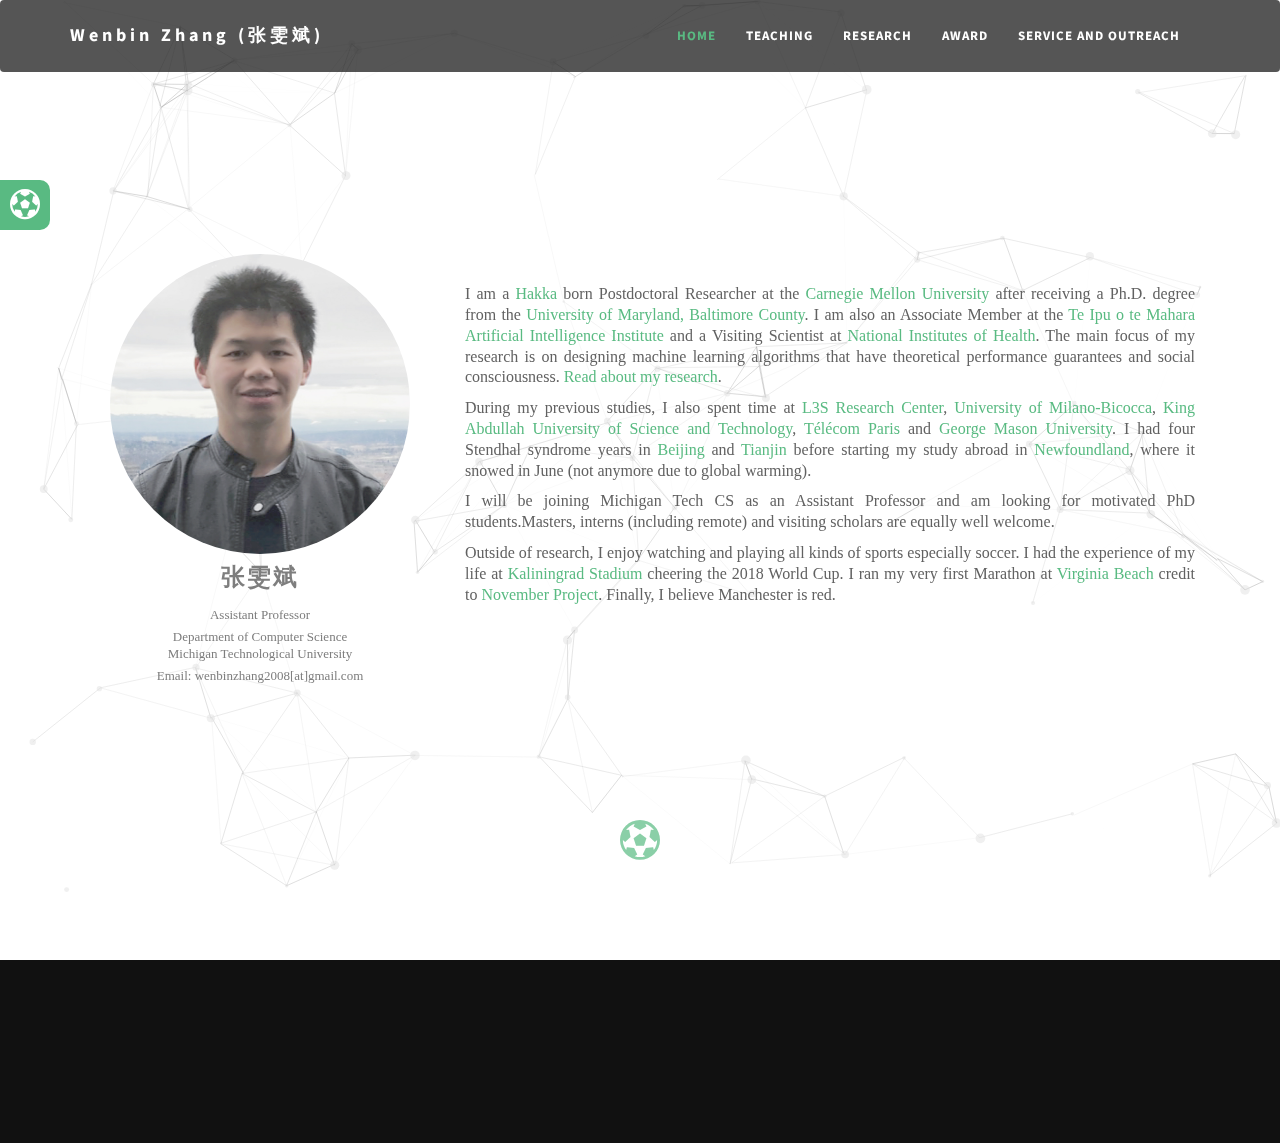
==== commit 518fc414: "Update index.html" ====
--- a/index.html
+++ b/index.html
@@ -1,4 +1,4 @@
-﻿<!DOCTYPE html>
+<!DOCTYPE html>
 <html lang="en">
 <head>
 <meta charset="utf-8">
@@ -80,7 +80,7 @@
 						<a href="#home">Wenbin Zhang (张雯斌)</a> <!--== logo ==-->
 					</div>
 				</div>
-				
+
 				<div class="col-md-9 col-sm-9 col-xs-12">
 				   <nav class="main-menu">
 					<div class="navbar-collapse collapse">
@@ -95,13 +95,13 @@
 					</div>
 					</nav>
 				</div>
-				
+
 			</div>
-		   
+
 		</div>
 	</header>
 <!--===== END HEADER AREA ======-->
-	 
+
 <!--======= WELCOME AREA =======-->
 	<section id="Home" class="welcome-table">
 <!--	<div class="welcome-area">-->
@@ -149,7 +149,7 @@
 		<a href="#Research" class="scroll-btn banner-icon theme-color"><i class="fa fa-futbol-o"></i></a>
 	</div>
 	<!--===== END WELCOME AREA =====-->
-	
+
 </div>
 <!--=====***************** END INTRO SECTION ***********************=====-->
 
@@ -241,136 +241,136 @@
 
 
 <!--QUOTES AREA-->
-<section id="Research">
-<div id="quotes" class="quotes-area section-padding">
-	<div class="container">
-		<div class="row">
-			<div class="col-md-12">
-				<div class="quotes-content text-center">
-				   <h3>Publications</h3>
-					<p>For a full list of publications</p>
-					<a class="scroll-btn btn theme-color" href="https://scholar.google.com/citations?hl=en&user=M802p54AAAAJ">Google Scholar</a>
-				</div>
-			</div>
-		</div>
-	</div>
-</div>
-</section>
-<!--END QUOTES AREA-->
-
-
-<!--======********** PORTFOLIO SECTION *********======-->
-<section id="Research" class="section-padding">
-<div class="container">
-	<div class="row">
-			<div class="col-md-12">
-				<div class="section-title">
-					<h2>Representative<span class="theme-color">Papers</span></h2>
-				</div>
-			</div>
-		</div>
-
-	<div class="row">
-		<div class="col-md-4 col-sm-6 single-work">
-			<a href="images/portfolio/item1.jpg" class="image-popup">
-			<img src="images/portfolio/item1.jpg" alt="">
-			<div class="itemHover">
-				<div class="work-table">
-					<div class="table-cell">
-						<div class="hover-content">
-							<i class="fa fa-file-text"></i>
-							<h6>FAHT: An Adaptive Fairness-aware Decision Tree Classifier</h6>
-						</div>
-					</div>
-				</div>
-			  </div>
-			</a>
-		</div>   
-
-		<div class="col-md-4 col-sm-6 single-work">
-			<a href="images/portfolio/item2.jpg" class="image-popup">
-				<img src="images/portfolio/item2.jpg" alt="">
-					<div class="itemHover">
-					<div class="work-table">
-						<div class="table-cell">
-							<div class="hover-content">
-								<i class="fa fa-file-text"></i>
-								<h6>A Hybrid Learning Framework for Imbalanced Stream Classification</h6>
-							</div>
-						</div>
-					</div>
-				  </div>
-			</a>
-		</div>  
-
-		<div class="col-md-4 col-sm-6 single-work">
-			<a href="images/portfolio/item3.jpg" class="image-popup">
-				<img src="images/portfolio/item3.jpg" alt="">
-			   <div class="itemHover">
-					<div class="work-table">
-						<div class="table-cell">
-							<div class="hover-content">
-								<i class="fa fa-file-text"></i>
-								<h6>A Deterministic Self-organizing Map Approach and its Application on Satellite Data based Cloud Type Classification</h6>
-							</div>
-						</div>
-					</div>
-				  </div>
-			</a>
-		</div>  
-
-
-	</div><!--/.row-->
-</div><!--/.container-->
-</section>
-<!--======************ END PORTFOLIO SECTION **************======-->
-
-
-<!--======**************** REVIEW SECTION *****************========-->
-<div id="review" class="review-section section-padding">
-	<div class="container">
-	   <div class="row">
-			<div class="col-md-12">
-				<div class="section-title">
-					<h2><span class="theme-color">Outside of research</span>When I am off work</h2>
-				</div>
-			</div>
-		</div>
-		<div class="row">
-				<div class="col-lg-12 col-md-12 col-sm-12 col-xs-12">
-				 <div class="review-full-area">
-				   <div class="review-list">
-					<div class="single-review"> <!-- start single carousel item -->
-						<div class="review-content">
-							<p>I enjoy watching and playing all kinds of sports especially soccer.</p>
-						</div>
-<!--						<h5 class="author"> Paul Flavius. <span>CEO Devsoft Inc</span></h5>-->
-					</div> <!-- end single carousel item -->
-					<div class="single-review"> <!-- start single carousel item -->
-						<div class="review-content">
-							<p>I had the experience of my life at Kaliningrad Stadium cheering the 2018 World Cup.</p>
-						</div>
-<!--						<h5 class="author"> Paul Flavius,<span>CEO Devsoft Inc</span></h5>-->
-					</div> <!-- end single carousel item -->
-					<div class="single-review"> <!-- start single carousel item -->
-						<div class="review-content">
-							<p>I ran my very first Marathon at Virginia Beach credit to November Project.</p>
-						</div>
-<!--						<h5 class="author"> Paul Flavius,<span>CEO Devsoft Inc</span></h5>-->
-					</div> <!-- end start single carousel item -->
-					<div class="single-review"> <!-- start single carousel item -->
-						<div class="review-content">
-							<p>I believe Manchester is red.</p>
-						</div>
-<!--						<h5 class="author"> Paul Flavius,<span>CEO Devsoft Inc</span></h5>-->
-					</div> <!-- end start single carousel item -->
-				</div>
-					</div>
-			</div>
-			
-		</div>
-	</div>
-</div>
+<!--<section id="Research">-->
+<!--<div id="quotes" class="quotes-area section-padding">-->
+<!--	<div class="container">-->
+<!--		<div class="row">-->
+<!--			<div class="col-md-12">-->
+<!--				<div class="quotes-content text-center">-->
+<!--				   <h3>Publications</h3>-->
+<!--					<p>For a full list of publications</p>-->
+<!--					<a class="scroll-btn btn theme-color" href="https://scholar.google.com/citations?hl=en&user=M802p54AAAAJ">Google Scholar</a>-->
+<!--				</div>-->
+<!--			</div>-->
+<!--		</div>-->
+<!--	</div>-->
+<!--</div>-->
+<!--</section>-->
+<!--&lt;!&ndash;END QUOTES AREA&ndash;&gt;-->
+
+
+<!--&lt;!&ndash;======********** PORTFOLIO SECTION *********======&ndash;&gt;-->
+<!--<section id="Research" class="section-padding">-->
+<!--<div class="container">-->
+<!--	<div class="row">-->
+<!--			<div class="col-md-12">-->
+<!--				<div class="section-title">-->
+<!--					<h2>Representative<span class="theme-color">Papers</span></h2>-->
+<!--				</div>-->
+<!--			</div>-->
+<!--		</div>-->
+
+<!--	<div class="row">-->
+<!--		<div class="col-md-4 col-sm-6 single-work">-->
+<!--			<a href="images/portfolio/item1.jpg" class="image-popup">-->
+<!--			<img src="images/portfolio/item1.jpg" alt="">-->
+<!--			<div class="itemHover">-->
+<!--				<div class="work-table">-->
+<!--					<div class="table-cell">-->
+<!--						<div class="hover-content">-->
+<!--							<i class="fa fa-file-text"></i>-->
+<!--							<h6>FAHT: An Adaptive Fairness-aware Decision Tree Classifier</h6>-->
+<!--						</div>-->
+<!--					</div>-->
+<!--				</div>-->
+<!--			  </div>-->
+<!--			</a>-->
+<!--		</div>   -->
+
+<!--		<div class="col-md-4 col-sm-6 single-work">-->
+<!--			<a href="images/portfolio/item2.jpg" class="image-popup">-->
+<!--				<img src="images/portfolio/item2.jpg" alt="">-->
+<!--					<div class="itemHover">-->
+<!--					<div class="work-table">-->
+<!--						<div class="table-cell">-->
+<!--							<div class="hover-content">-->
+<!--								<i class="fa fa-file-text"></i>-->
+<!--								<h6>A Hybrid Learning Framework for Imbalanced Stream Classification</h6>-->
+<!--							</div>-->
+<!--						</div>-->
+<!--					</div>-->
+<!--				  </div>-->
+<!--			</a>-->
+<!--		</div>  -->
+
+<!--		<div class="col-md-4 col-sm-6 single-work">-->
+<!--			<a href="images/portfolio/item3.jpg" class="image-popup">-->
+<!--				<img src="images/portfolio/item3.jpg" alt="">-->
+<!--			   <div class="itemHover">-->
+<!--					<div class="work-table">-->
+<!--						<div class="table-cell">-->
+<!--							<div class="hover-content">-->
+<!--								<i class="fa fa-file-text"></i>-->
+<!--								<h6>A Deterministic Self-organizing Map Approach and its Application on Satellite Data based Cloud Type Classification</h6>-->
+<!--							</div>-->
+<!--						</div>-->
+<!--					</div>-->
+<!--				  </div>-->
+<!--			</a>-->
+<!--		</div>  -->
+
+
+<!--	</div>&lt;!&ndash;/.row&ndash;&gt;-->
+<!--</div>&lt;!&ndash;/.container&ndash;&gt;-->
+<!--</section>-->
+<!--&lt;!&ndash;======************ END PORTFOLIO SECTION **************======&ndash;&gt;-->
+
+
+<!--&lt;!&ndash;======**************** REVIEW SECTION *****************========&ndash;&gt;-->
+<!--<div id="review" class="review-section section-padding">-->
+<!--	<div class="container">-->
+<!--	   <div class="row">-->
+<!--			<div class="col-md-12">-->
+<!--				<div class="section-title">-->
+<!--					<h2><span class="theme-color">Outside of research</span>When I am off work</h2>-->
+<!--				</div>-->
+<!--			</div>-->
+<!--		</div>-->
+<!--		<div class="row">-->
+<!--				<div class="col-lg-12 col-md-12 col-sm-12 col-xs-12">-->
+<!--				 <div class="review-full-area">-->
+<!--				   <div class="review-list">-->
+<!--					<div class="single-review"> &lt;!&ndash; start single carousel item &ndash;&gt;-->
+<!--						<div class="review-content">-->
+<!--							<p>I enjoy watching and playing all kinds of sports especially soccer.</p>-->
+<!--						</div>-->
+<!--&lt;!&ndash;						<h5 class="author"> Paul Flavius. <span>CEO Devsoft Inc</span></h5>&ndash;&gt;-->
+<!--					</div> &lt;!&ndash; end single carousel item &ndash;&gt;-->
+<!--					<div class="single-review"> &lt;!&ndash; start single carousel item &ndash;&gt;-->
+<!--						<div class="review-content">-->
+<!--							<p>I had the experience of my life at Kaliningrad Stadium cheering the 2018 World Cup.</p>-->
+<!--						</div>-->
+<!--&lt;!&ndash;						<h5 class="author"> Paul Flavius,<span>CEO Devsoft Inc</span></h5>&ndash;&gt;-->
+<!--					</div> &lt;!&ndash; end single carousel item &ndash;&gt;-->
+<!--					<div class="single-review"> &lt;!&ndash; start single carousel item &ndash;&gt;-->
+<!--						<div class="review-content">-->
+<!--							<p>I ran my very first Marathon at Virginia Beach credit to November Project.</p>-->
+<!--						</div>-->
+<!--&lt;!&ndash;						<h5 class="author"> Paul Flavius,<span>CEO Devsoft Inc</span></h5>&ndash;&gt;-->
+<!--					</div> &lt;!&ndash; end start single carousel item &ndash;&gt;-->
+<!--					<div class="single-review"> &lt;!&ndash; start single carousel item &ndash;&gt;-->
+<!--						<div class="review-content">-->
+<!--							<p>I believe Manchester is red.</p>-->
+<!--						</div>-->
+<!--&lt;!&ndash;						<h5 class="author"> Paul Flavius,<span>CEO Devsoft Inc</span></h5>&ndash;&gt;-->
+<!--					</div> &lt;!&ndash; end start single carousel item &ndash;&gt;-->
+<!--				</div>-->
+<!--					</div>-->
+<!--			</div>-->
+<!--			-->
+<!--		</div>-->
+<!--	</div>-->
+<!--</div>-->
 <!--======************* END REVIEW SECTION ***************========-->
 
 
@@ -488,4 +488,4 @@
 <!--	<a href="#">Here</a>-->
 <!--</div>-->
 </body>
-</html>+</html>
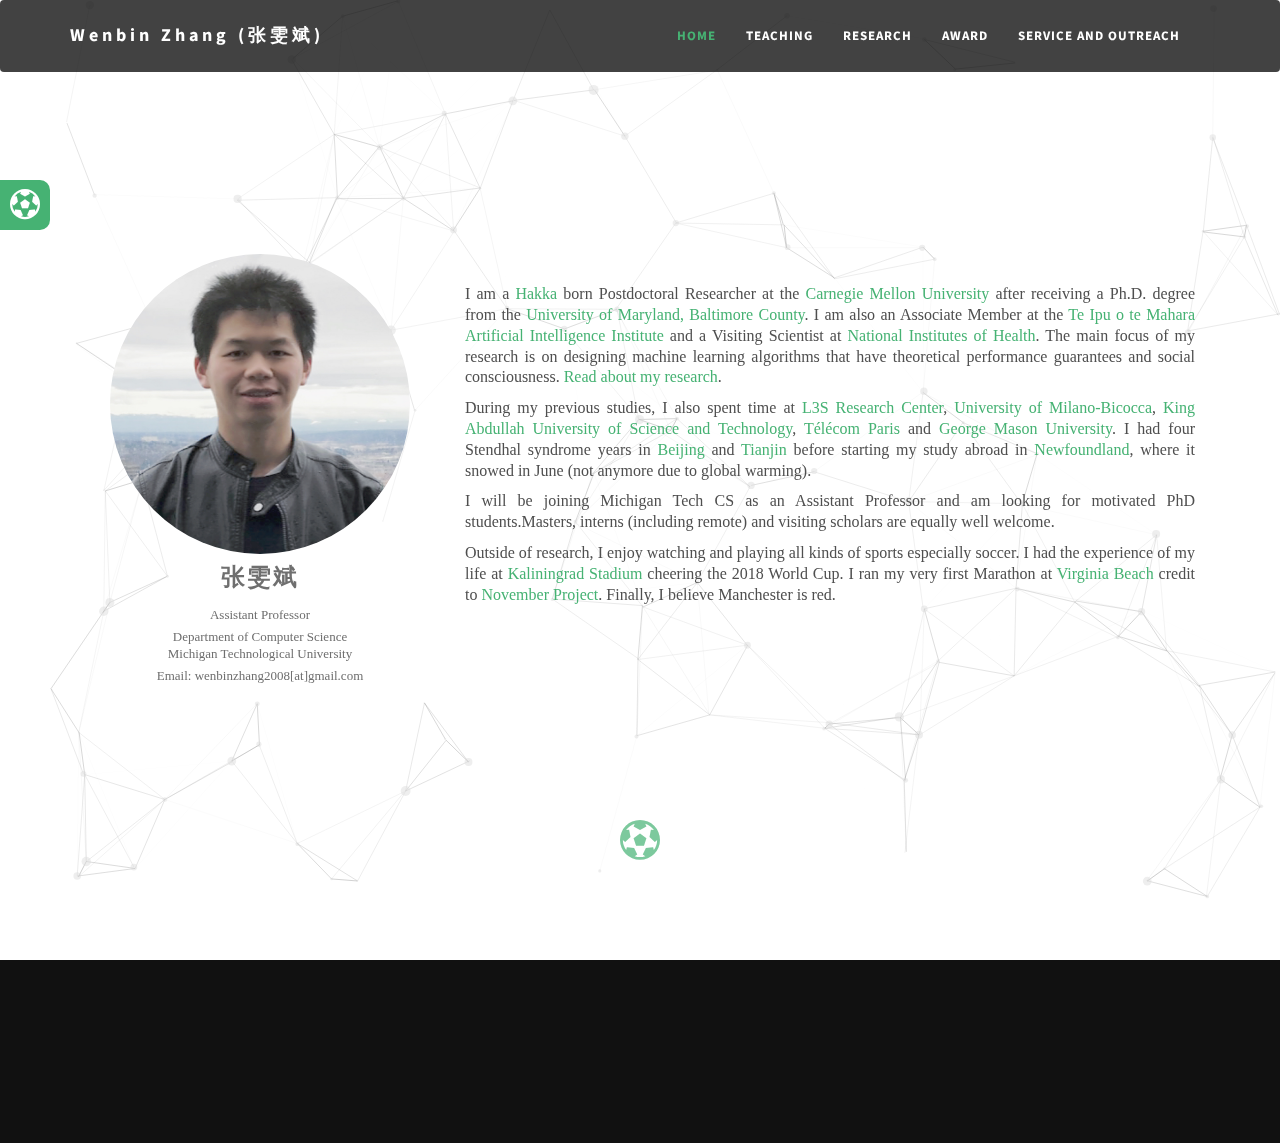
==== commit 9030617c: "Update index.html" ====
--- a/index.html
+++ b/index.html
@@ -88,9 +88,9 @@
 							<li class="active smooth-scroll"><a class="theme-color" href="#home">Home</a></li>
 <!--							<li class="smooth-scroll"><a class="theme-color" href="#about">About</a></li>-->
 							<li class="smooth-scroll"><a class="theme-color" href="#services">Teaching</a></li>
-							<li class="smooth-scroll"><a class="theme-color" href="/Users/zichongwang/Desktop/Wembin_website/Publication.html">Research</a></li>
-							<li class="smooth-scroll"><a class="theme-color" href="/Users/zichongwang/Desktop/Wembin_website/Aw.html">Award</a></li>
-							<li class="smooth-scroll"><a class="theme-color" href="/Users/zichongwang/Desktop/Wembin_website/ Service_and_Outreach.html">Service and Outreach</a></li>
+							<li class="smooth-scroll"><a class="theme-color" href="Publication.html">Research</a></li>
+							<li class="smooth-scroll"><a class="theme-color" href="Aw.html">Award</a></li>
+							<li class="smooth-scroll"><a class="theme-color" href="Service_and_Outreach.html">Service and Outreach</a></li>
 						</ul>
 					</div>
 					</nav>
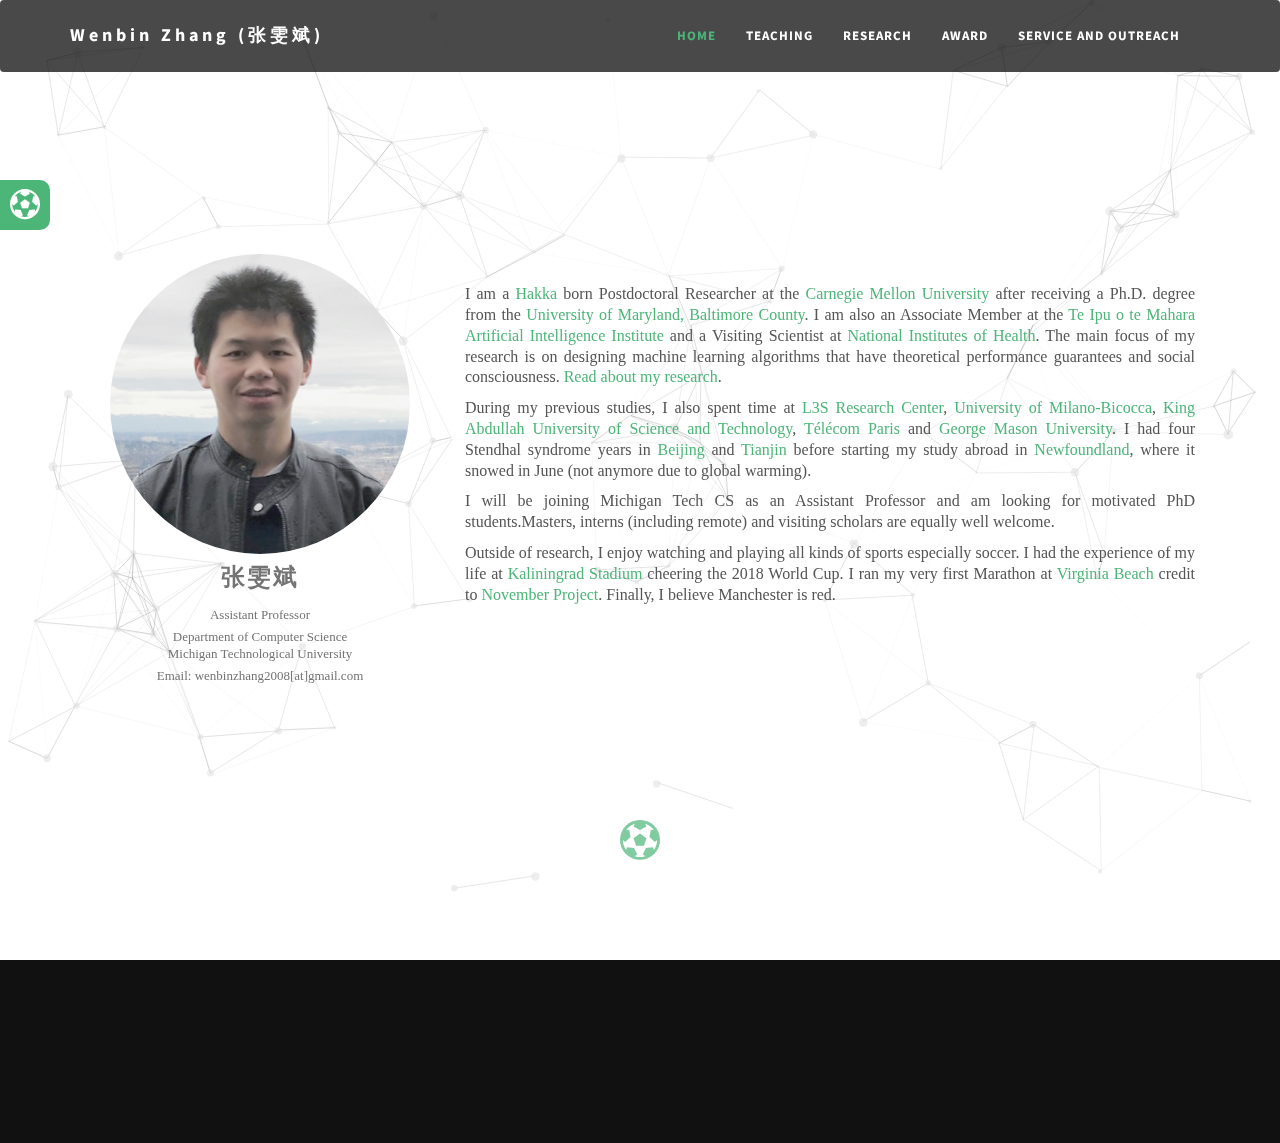
==== commit 1848efd3: "Update index.html" ====
--- a/index.html
+++ b/index.html
@@ -93,7 +93,7 @@
 							<li class="smooth-scroll"><a class="theme-color" href="Service_and_Outreach.html">Service and Outreach</a></li>
 						</ul>
 					</div>
-					</nav>
+				   </nav>
 				</div>
 
 			</div>
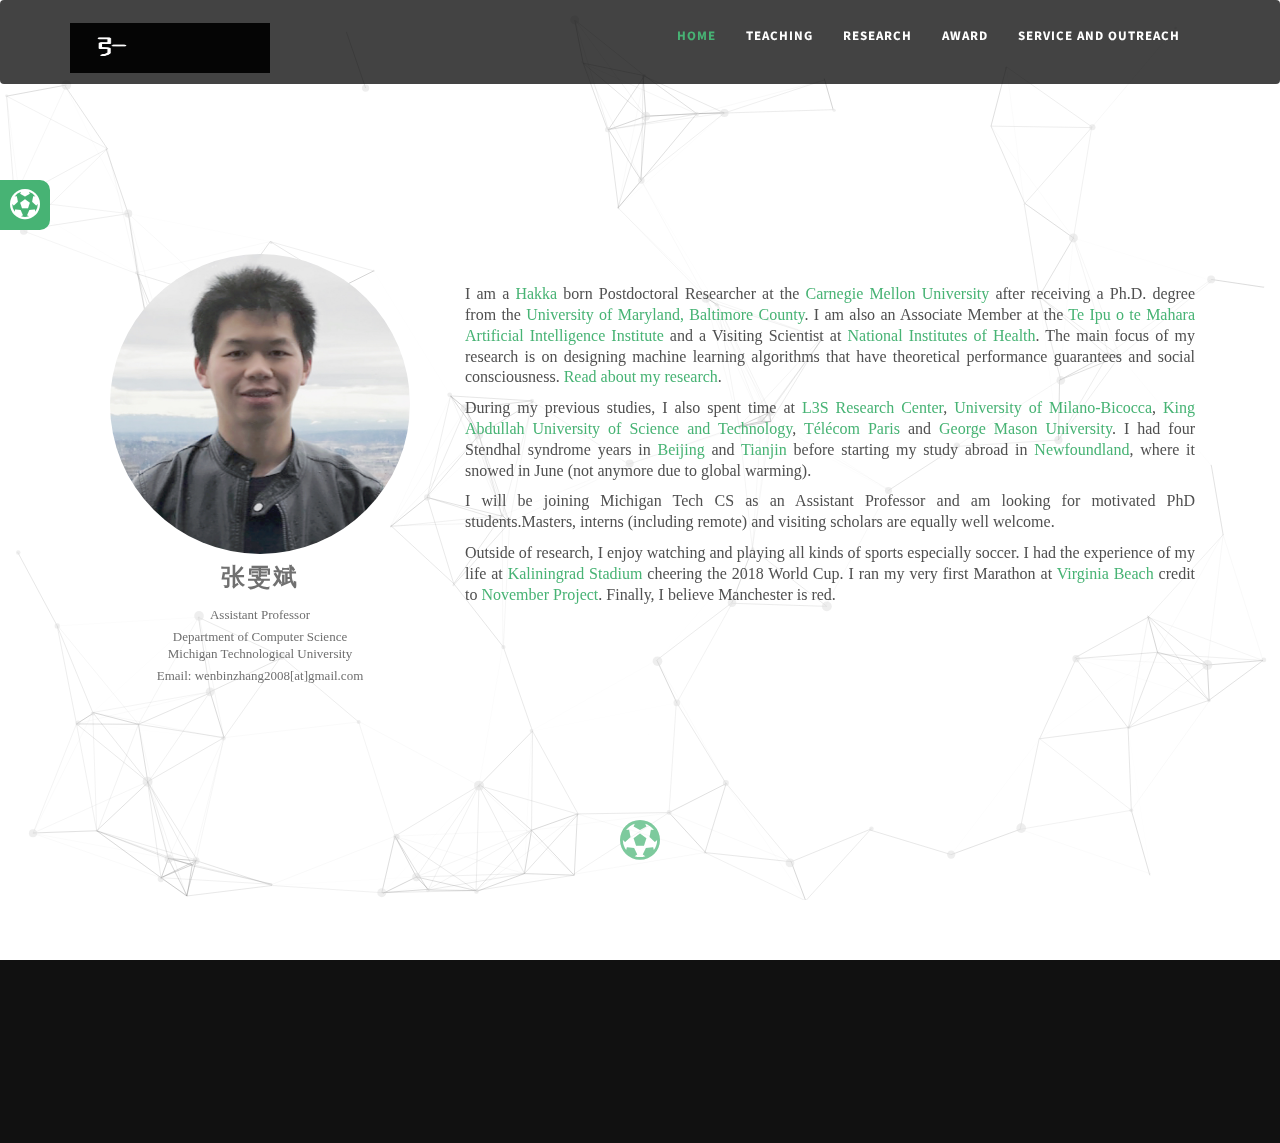
==== commit caf7e370: "Update index.html" ====
--- a/index.html
+++ b/index.html
@@ -77,7 +77,7 @@
 								<span class="icon-bar"></span>
 							</button>
 						</div>
-						<a href="#home">Wenbin Zhang (张雯斌)</a> <!--== logo ==-->
+						<a href="#home"><img src="images/name.gif" style="width:200px; height:50px;"></a> <!--== logo ==-->
 					</div>
 				</div>
 
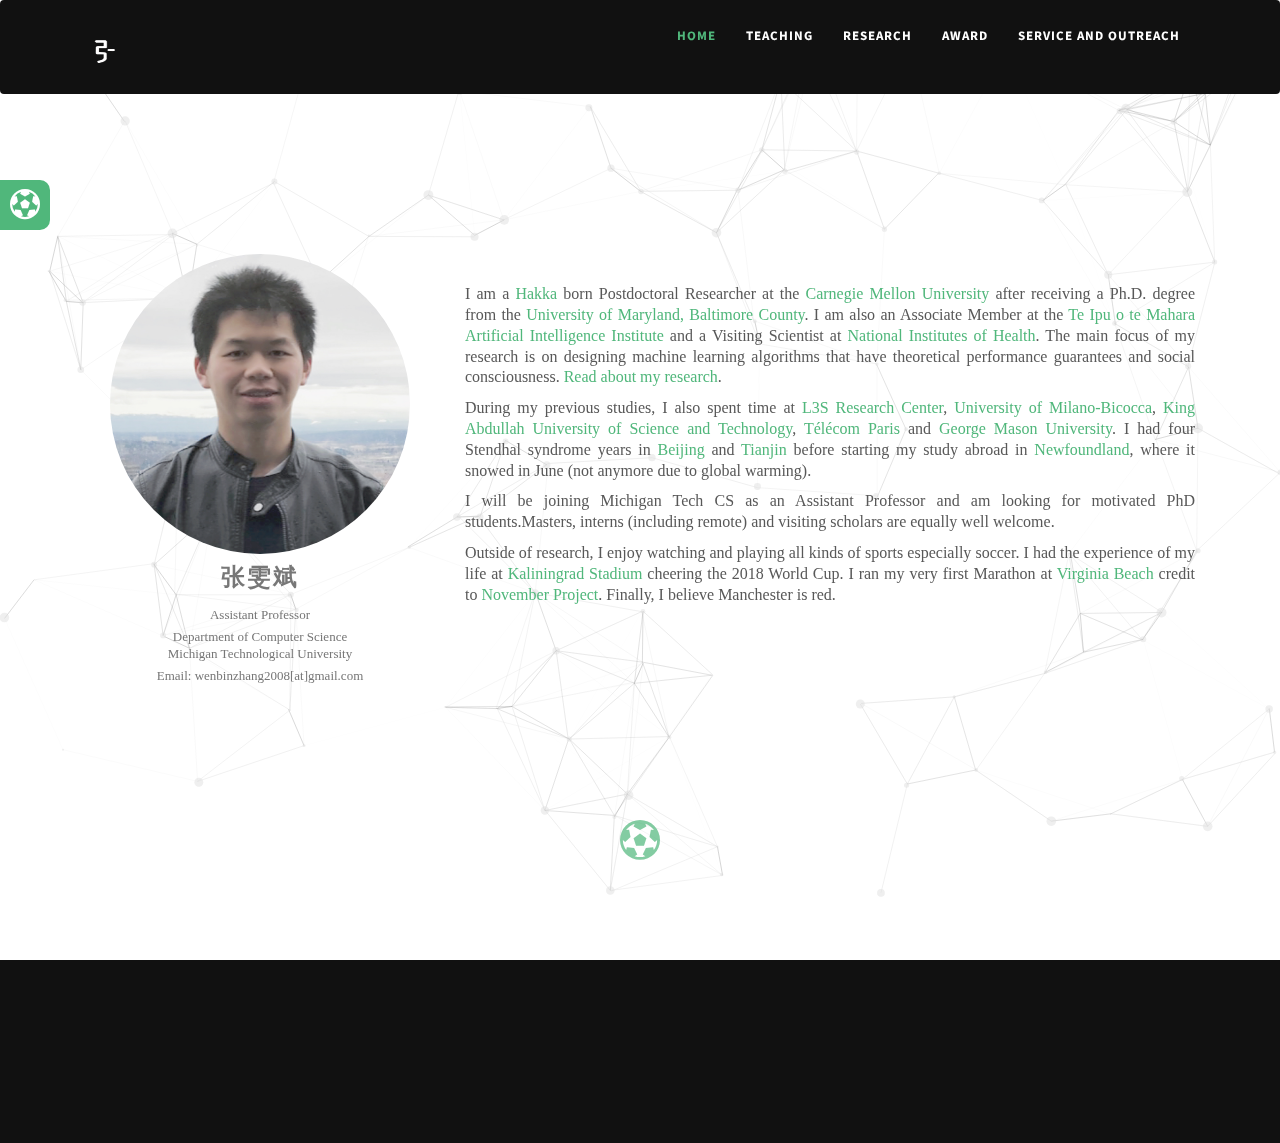
==== commit 45bd4a5a: "Update index.html" ====
--- a/index.html
+++ b/index.html
@@ -77,7 +77,7 @@
 								<span class="icon-bar"></span>
 							</button>
 						</div>
-						<a href="#home"><img src="images/name.gif" style="width:200px; height:50px;"></a> <!--== logo ==-->
+						<a href="#home"><img src="images/name.gif" style="width:180px; height:60px;"></a> <!--== logo ==-->
 					</div>
 				</div>
 
--- a/css/style.css
+++ b/css/style.css
@@ -559,7 +559,7 @@
 }
 
 .custom-navbar.top-nav-collapse{
-    background: rgba(0, 0, 0, 0.75);
+    background: rgba(0, 0, 0, 1);
 }
 
 .logo a{
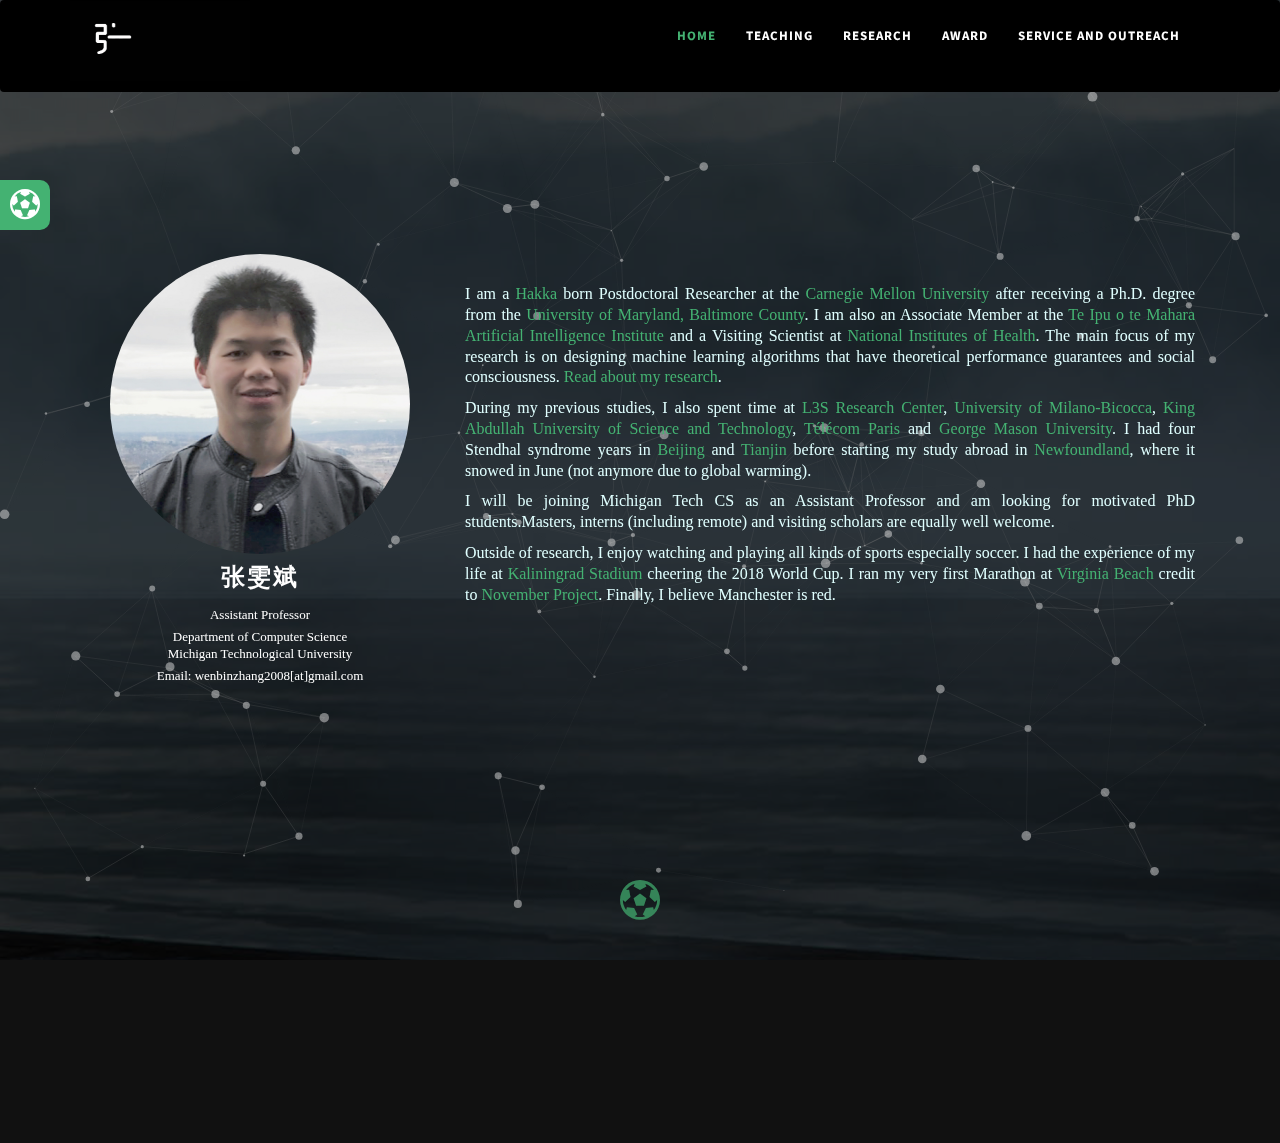
==== commit 6ef96976: "Add files via upload" ====
--- a/index.html
+++ b/index.html
@@ -1,4 +1,4 @@
-<!DOCTYPE html>
+﻿<!DOCTYPE html>
 <html lang="en">
 <head>
 <meta charset="utf-8">
@@ -77,10 +77,10 @@
 								<span class="icon-bar"></span>
 							</button>
 						</div>
-						<a href="#home"><img src="images/name.gif" style="width:180px; height:60px;"></a> <!--== logo ==-->
+						<a href="#home"><img src="images/name.gif" style="width:180px; height:80px;"></a> <!--== logo ==-->
 					</div>
 				</div>
-
+				
 				<div class="col-md-9 col-sm-9 col-xs-12">
 				   <nav class="main-menu">
 					<div class="navbar-collapse collapse">
@@ -88,38 +88,39 @@
 							<li class="active smooth-scroll"><a class="theme-color" href="#home">Home</a></li>
 <!--							<li class="smooth-scroll"><a class="theme-color" href="#about">About</a></li>-->
 							<li class="smooth-scroll"><a class="theme-color" href="#services">Teaching</a></li>
-							<li class="smooth-scroll"><a class="theme-color" href="Publication.html">Research</a></li>
-							<li class="smooth-scroll"><a class="theme-color" href="Aw.html">Award</a></li>
-							<li class="smooth-scroll"><a class="theme-color" href="Service_and_Outreach.html">Service and Outreach</a></li>
+							<li class="smooth-scroll"><a class="theme-color" href="/Users/zichongwang/Desktop/Wembin_website/Publication.html">Research</a></li>
+							<li class="smooth-scroll"><a class="theme-color" href="/Users/zichongwang/Desktop/Wembin_website/Aw.html">Award</a></li>
+							<li class="smooth-scroll"><a class="theme-color" href="/Users/zichongwang/Desktop/Wembin_website/ Service_and_Outreach.html">Service and Outreach</a></li>
 						</ul>
 					</div>
-				   </nav>
+					</nav>
 				</div>
-
+				
 			</div>
-
+		   
 		</div>
 	</header>
 <!--===== END HEADER AREA ======-->
-
+	 
 <!--======= WELCOME AREA =======-->
-	<section id="Home" class="welcome-table">
-<!--	<div class="welcome-area">-->
-	<div id="particles-js"></div>
-		<div class="welcome-table">
-		   <div class="welcome-cell">
-				<div class="container">
-					<div class="col-md-4">
-			   			<div class="author-image wow fadeInLeft" data-wow-delay="0.4s">
+<div class="welcome-area">
+<section id="Home" class="welcome-table">
+		<div id="particles-js"></div>
+			<div class="welcome-table">
+		   		<div class="welcome-cell">
+					<div class="container">
+						<div class="col-md-4">
+			   				<div class="author-image wow fadeInLeft" data-wow-delay="0.4s">
 							<img src="images/author.jpg" alt="Author Image" style="width:300px; height:300px; border-radius:50%; overflow:hidden;">
 
 <!--							<img src="images/author.jpg" alt="Author Image" height="500" width="500" border-radius="100%" overflow="hidden"> &lt;!&ndash;=== author image ===&ndash;&gt;-->
 							<p> </p>
-							<h3 style="font-family:Verdana; color:#6E6E6E">张雯斌</h3>
-							<p align='center' style="font-size:13px; font-family:Verdana; color:#6E6E6E" >Assistant Professor</p>
-							<p align='center' style="font-size:13px; font-family:Verdana; color:#6E6E6E; line-height:50%">Department of Computer Science</p>
-							<p align='center' style="font-size:13px; font-family:Verdana; color:#6E6E6E; line-height:50%">Michigan Technological University</p>
-							<p align='center' style="font-size:13px; font-family:Verdana; color:#6E6E6E">Email: wenbinzhang2008[at]gmail.com</p>
+<!--						#6E6E6E		-->
+							<h3 style="font-family:Verdana; color:white">张雯斌</h3>
+							<p align='center' style="font-size:13px; font-family:Verdana; color:white" >Assistant Professor</p>
+							<p align='center' style="font-size:13px; font-family:Verdana; color:white; line-height:50%">Department of Computer Science</p>
+							<p align='center' style="font-size:13px; font-family:Verdana; color:white; line-height:50%">Michigan Technological University</p>
+							<p align='center' style="font-size:13px; font-family:Verdana; color:white">Email: wenbinzhang2008[at]gmail.com</p>
 
 <!--							<p align='center' style="font-size:15px; font-family:Helvetica; color:#090909">Office: </p>-->
 							<div class="social-icon theme-color"> <!--=== author social icons ===-->
@@ -135,22 +136,23 @@
 
 					<div class="col-md-8">
 			   		<div class="about-text wow fadeInRight" data-wow-delay="0.4s">
-
-						<p align='justify' style= "font-family:Verdana; color:#4D4D4D; line-height:130%">I am a <a class="theme-color" href="https://en.wikipedia.org/wiki/Hakka_people" >Hakka</a> born Postdoctoral Researcher at the <a href="https://www.cmu.edu/" class="theme-color">Carnegie Mellon University</a> after receiving a Ph.D. degree from the <a href="https://www.umbc.edu/" class="theme-color">University of Maryland, Baltimore County</a>. I am also an Associate Member at the <a href="https://ai.waikato.ac.nz/" class="theme-color">Te Ipu o te Mahara Artificial Intelligence Institute</a> and a Visiting Scientist at <a href="https://www.nlm.nih.gov/" class="theme-color">National Institutes of Health</a>. The main focus of my research is on designing machine learning algorithms that have theoretical performance guarantees and social consciousness. <a href="/Users/zichongwang/Desktop/Wembin_website/Publication.html" class="theme-color">Read about my research</a>.</p>
-				   		<p align='justify' style= "font-family:Verdana; color:#4D4D4D; line-height:130%">During my previous studies, I also spent time at <a href="https://www.l3s.de/de" class="theme-color">L3S Research Center</a>, <a href="https://www.unimib.it/" class="theme-color">University of Milano-Bicocca</a>, <a href="https://www.kaust.edu.sa/en" class="theme-color">King Abdullah University of Science and Technology</a>, <a href="https://dig.telecom-paristech.fr/blog/" class="theme-color">Télécom Paris</a> and <a href="https://www2.gmu.edu/" class="theme-color">George Mason University</a>. I had four Stendhal syndrome years in <a href="https://www.google.com/maps/@39.9553424,116.3162938,17z?hl=en&amp;authuser=0" class="theme-color">Beijing</a> and <a href="https://www.google.com/maps/@39.1099492,117.2091143,18z?hl=en&amp;authuser=0" class="theme-color">Tianjin</a> before starting my study abroad in <a href="https://www.google.com/maps/@47.5730776,-52.7360975,16z?hl=en&amp;authuser=0" class="theme-color">Newfoundland</a>, where it snowed in June (not anymore due to global warming).</p>
-				    	<p align='justify' style= "font-family:Verdana; color:#4D4D4D; line-height:130%">I will be joining Michigan Tech CS as an Assistant Professor and am looking for motivated PhD students.Masters, interns (including remote) and visiting scholars are equally well welcome.<br /></p>
-                        <p align='justify' style= "font-family:Verdana; color:#4D4D4D; line-height:130%">Outside of research, I enjoy watching and playing all kinds of sports especially soccer. I had the experience of my life at <a href="https://en.wikipedia.org/wiki/Kaliningrad_Stadium" class="theme-color">Kaliningrad Stadium</a> cheering the 2018 World Cup. I ran my very first Marathon at <a href="https://www.shamrockmarathon.com/" class="theme-color">Virginia Beach</a> credit to <a href="https://november-project.com/baltimore-md/" class="theme-color">November Project</a>. Finally, I believe Manchester is red.</p>
+<!--#4D4D4D-->
+						<p align='justify' style= "font-family:Verdana; color:#E0FFFF; line-height:130%">I am a <a class="theme-color" href="https://en.wikipedia.org/wiki/Hakka_people" >Hakka</a> born Postdoctoral Researcher at the <a href="https://www.cmu.edu/" class="theme-color">Carnegie Mellon University</a> after receiving a Ph.D. degree from the <a href="https://www.umbc.edu/" class="theme-color">University of Maryland, Baltimore County</a>. I am also an Associate Member at the <a href="https://ai.waikato.ac.nz/" class="theme-color">Te Ipu o te Mahara Artificial Intelligence Institute</a> and a Visiting Scientist at <a href="https://www.nlm.nih.gov/" class="theme-color">National Institutes of Health</a>. The main focus of my research is on designing machine learning algorithms that have theoretical performance guarantees and social consciousness. <a href="/Users/zichongwang/Desktop/Wembin_website/Publication.html" class="theme-color">Read about my research</a>.</p>
+				   		<p align='justify' style= "font-family:Verdana; color:#E0FFFF; line-height:130%">During my previous studies, I also spent time at <a href="https://www.l3s.de/de" class="theme-color">L3S Research Center</a>, <a href="https://www.unimib.it/" class="theme-color">University of Milano-Bicocca</a>, <a href="https://www.kaust.edu.sa/en" class="theme-color">King Abdullah University of Science and Technology</a>, <a href="https://dig.telecom-paristech.fr/blog/" class="theme-color">Télécom Paris</a> and <a href="https://www2.gmu.edu/" class="theme-color">George Mason University</a>. I had four Stendhal syndrome years in <a href="https://www.google.com/maps/@39.9553424,116.3162938,17z?hl=en&amp;authuser=0" class="theme-color">Beijing</a> and <a href="https://www.google.com/maps/@39.1099492,117.2091143,18z?hl=en&amp;authuser=0" class="theme-color">Tianjin</a> before starting my study abroad in <a href="https://www.google.com/maps/@47.5730776,-52.7360975,16z?hl=en&amp;authuser=0" class="theme-color">Newfoundland</a>, where it snowed in June (not anymore due to global warming).</p>
+				    	<p align='justify' style= "font-family:Verdana; color:#E0FFFF; line-height:130%">I will be joining Michigan Tech CS as an Assistant Professor and am looking for motivated PhD students.Masters, interns (including remote) and visiting scholars are equally well welcome.<br /></p>
+                        <p align='justify' style= "font-family:Verdana; color:#E0FFFF; line-height:130%">Outside of research, I enjoy watching and playing all kinds of sports especially soccer. I had the experience of my life at <a href="https://en.wikipedia.org/wiki/Kaliningrad_Stadium" class="theme-color">Kaliningrad Stadium</a> cheering the 2018 World Cup. I ran my very first Marathon at <a href="https://www.shamrockmarathon.com/" class="theme-color">Virginia Beach</a> credit to <a href="https://november-project.com/baltimore-md/" class="theme-color">November Project</a>. Finally, I believe Manchester is red.</p>
 <!--				    	<a class="btn theme-color" href="#"><i class="fa fa-download"></i> download my CV</a> <a class="scroll-btn btn extra" href="#portfolio">Recent work</a>-->
 					</div>
 				</div>
 			</div>
+					<a href="#Research" class="scroll-btn banner-icon theme-color"><i class="fa fa-futbol-o"></i></a>
 		</div>
-		</div>
-		<a href="#Research" class="scroll-btn banner-icon theme-color"><i class="fa fa-futbol-o"></i></a>
+
 	</div>
+</section>
 	<!--===== END WELCOME AREA =====-->
 
-</div>
+
 <!--=====***************** END INTRO SECTION ***********************=====-->
 
 
@@ -240,7 +242,7 @@
 <!--======*************** END SERVICES SECTION ****************=======-->
 
 
-<!--QUOTES AREA-->
+<!--&lt;!&ndash;QUOTES AREA&ndash;&gt;-->
 <!--<section id="Research">-->
 <!--<div id="quotes" class="quotes-area section-padding">-->
 <!--	<div class="container">-->
@@ -488,4 +490,4 @@
 <!--	<a href="#">Here</a>-->
 <!--</div>-->
 </body>
-</html>
+</html>--- a/css/style.css
+++ b/css/style.css
@@ -567,7 +567,7 @@
     font-size: 18px;
     color: #fff;
     font-weight: 700;
-    margin-top: 12px;
+    margin-top: -10px;
     text-align: center;
     letter-spacing: 4px;
 }
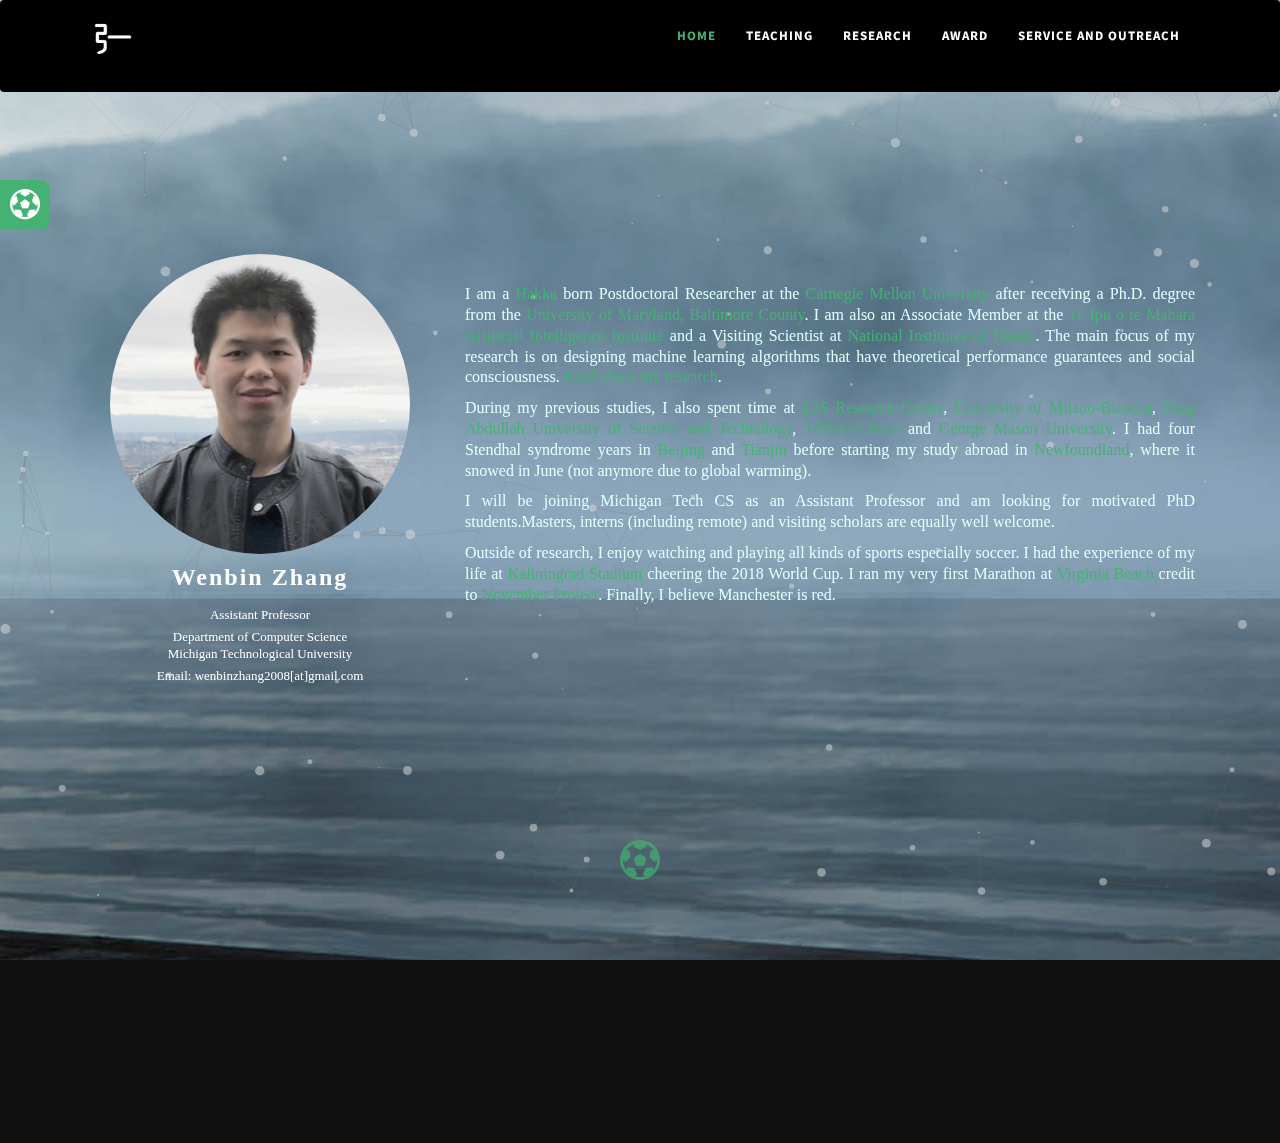
==== commit 4afa5952: "Update index.html" ====
--- a/index.html
+++ b/index.html
@@ -116,7 +116,8 @@
 <!--							<img src="images/author.jpg" alt="Author Image" height="500" width="500" border-radius="100%" overflow="hidden"> &lt;!&ndash;=== author image ===&ndash;&gt;-->
 							<p> </p>
 <!--						#6E6E6E		-->
-							<h3 style="font-family:Verdana; color:white">张雯斌</h3>
+<!-- 							<h3 style="font-family:Verdana; color:white">张雯斌</h3> -->
+							<h3 style="font-family:Verdana; color:white">Wenbin Zhang</h3> 
 							<p align='center' style="font-size:13px; font-family:Verdana; color:white" >Assistant Professor</p>
 							<p align='center' style="font-size:13px; font-family:Verdana; color:white; line-height:50%">Department of Computer Science</p>
 							<p align='center' style="font-size:13px; font-family:Verdana; color:white; line-height:50%">Michigan Technological University</p>
@@ -490,4 +491,4 @@
 <!--	<a href="#">Here</a>-->
 <!--</div>-->
 </body>
-</html>+</html>
--- a/css/style.css
+++ b/css/style.css
@@ -1,3 +1,35 @@
+ /*************************************
+
+Template Name: PRIDE - Personal Portfolio Template
+Author: perfect_coders
+Version: 1.0
+Design and Developed by: perfect_coders
+
+NOTE: This is main stylesheet of the template.
+
+****************************************/
+
+
+/*================================================
+            Table of contents  
+==================================================
+ 
+00. base css
+01. preloader
+02. section title and padding
+03. intro section
+04. about section
+05. service section
+06. quotes area
+07. portfolio section
+08. review section
+09. contact section
+10. footer section
+
+====================================================
+            End table content 
+===================================================*/
+
 @import url('https://fonts.googleapis.com/css?family=Source+Sans+Pro:400,600,700,900');
 
 
@@ -462,24 +494,24 @@
 .welcome-area{
     position: relative;
     background: url(../images/intro-bg.jpg); /*** intro-section background image ***/
-    background-repeat: no-repeat;
+    /*background-repeat: no-repeat;*/
     background-size: cover;
     width: 100%;
     height: 100%;
     z-index: 1;
 }
-.welcome-area:after{
-    position: absolute;
-    content: "";
-    top: 0;
-    left: 0;
-    width: 100%;
-    height: 100%;
-    background: #000;
-    opacity: .7;
-    -ms-filter: "progid:DXImageTransform.Microsoft.Alpha(Opacity=70)";
-    z-index: -1;
-}
+/*.welcome-area:after{*/
+/*    position: absolute;*/
+/*    content: "";*/
+/*    top: 0;*/
+/*    left: 0;*/
+/*    width: 100%;*/
+/*    height: 100%;*/
+/*    background: #000;*/
+/*    opacity: .7;*/
+/*    -ms-filter: "progid:DXImageTransform.Microsoft.Alpha(Opacity=70)";*/
+/*    z-index: -1;*/
+/*}*/
 
 #particles-js {
   position: absolute;
@@ -526,7 +558,7 @@
     position: absolute;
     left: 50%;
     margin-left: -25px;
-    bottom: 30px;
+    bottom: 70px;
     width: 50px;
   -webkit-animation: 3s ease 0s normal none infinite running bounce;
           animation: 3s ease 0s normal none infinite running bounce;
@@ -934,3 +966,4 @@
   letter-spacing: 1px;
 }
 
+
